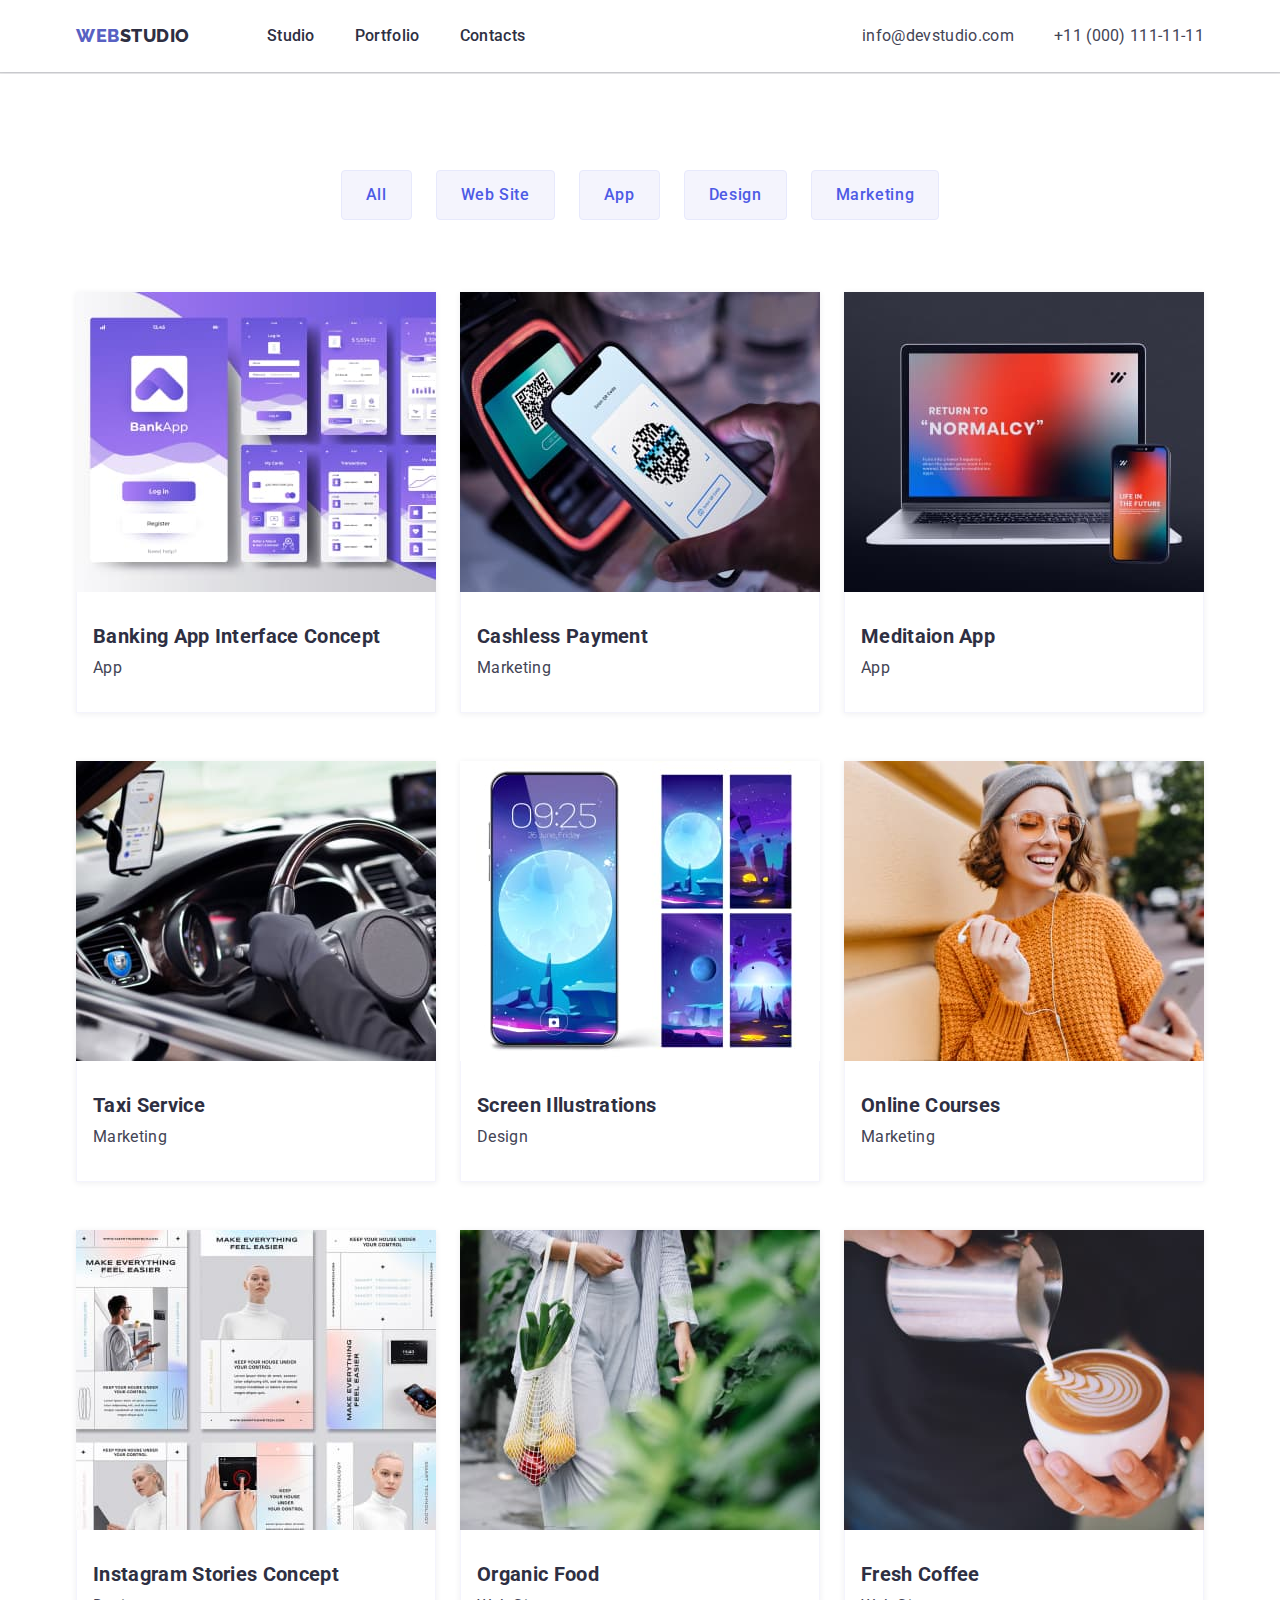
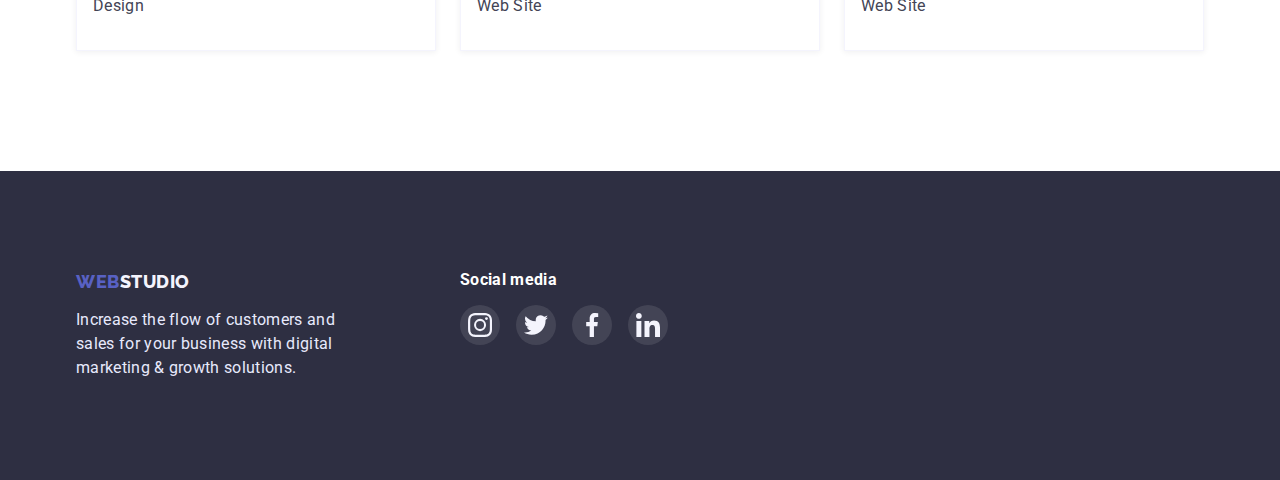
==== portfolio.html @ f9df2351 "Create repository for HW6" ====
<!DOCTYPE html>
<html lang="en">
  <head>
    <meta charset="UTF-8" />
    <meta http-equiv="X-UA-Compatible" content="IE=edge" />
    <meta name="viewport" content="width=device-width, initial-scale=1.0" />
    <title>Portfolio</title>
    <link rel="stylesheet" href="./css/modern-normalize.css" />
    <link rel="preconnect" href="https://fonts.googleapis.com" />
    <link rel="preconnect" href="https://fonts.gstatic.com" crossorigin />
    <link
      href="https://fonts.googleapis.com/css2?family=Raleway:wght@800&family=Roboto:wght@400;500;700;900&display=swap"
      rel="stylesheet"
    />
    <link rel="stylesheet" href="./css/styles.css" />
  </head>
  <body>
    <!--header-->
    <header class="header">
      <div class="header-div container">
        <!--logo of header-->
        <div class="header-logo">
          <a class="logo-part1" href="./index.html">
            WEB<!--
            --><span class="logo-part2">STUDIO</span>
          </a>
        </div>
        <!--Main navigation-->
        <nav class="nav">
          <div class="container-nav">
            <ul class="navigation-list">
              <li class="navigation-item">
                <a class="navigation-link underlining" href="./index.html"
                  >Studio</a
                >
              </li>
              <li class="navigation-item">
                <a class="navigation-link underlining" href="./portfolio.html"
                  >Portfolio</a
                >
              </li>
              <li class="navigation-item">
                <a class="navigation-link underlining" href="./proba.html"
                  >Contacts</a
                >
              </li>
            </ul>
          </div>
        </nav>
        <!--address of header-->
        <div class="container-address">
          <ul class="address-list">
            <li class="address-item">
              <a class="address-header" href="mailto:info@devstudio.com">
                info@devstudio.com
              </a>
            </li>
            <li class="address-item">
              <a class="address-header" href="tel:+110001111111">
                +11 (000) 111-11-11
              </a>
            </li>
          </ul>
        </div>
      </div>
    </header>
    <!--main-->
    <main class="portfolio-main">
      <!-- Page of portfolio -->
      <section class="portfolio">
        <div class="portfolio-div container">
          <h1 class="visually-hidden">Page of Portfolio</h1>
          <!-- filter -->
          <ul class="filter-list">
            <li class="filter-item">
              <button class="filter-button" type="button">All</button>
            </li>
            <li class="filter-item">
              <button class="filter-button" type="button">Web Site</button>
            </li>
            <li class="filter-item">
              <button class="filter-button" type="button">App</button>
            </li>
            <li class="filter-item">
              <button class="filter-button" type="button">Design</button>
            </li>
            <li class="filter-item">
              <button class="filter-button" type="button">Marketing</button>
            </li>
          </ul>

          <!-- project cards -->
          <ul class="project-cards">
            <li class="project-cards-item">
              <a class="project-card-link" href="">
                <div class="project-cards-overlay">
                  <img
                    src="./images/project1.jpg"
                    alt="BankApp interface pages design"
                    width="360"
                    height="300"
                  />
                  <p class="overlay">
                    14 Stylish and User-Friendly App Design Concepts · Task
                    Manager App · Calorie Tracker App · Exotic Fruit Ecommerce
                    App · Cloud Storage App
                  </p>
                </div>
                <div class="project-card-block">
                  <h3 class="list-header">Banking App Interface Concept</h3>
                  <p class="paragraph-text">App</p>
                </div>
              </a>
            </li>
            <li class="project-cards-item">
              <a class="project-card-link" href="">
                <div class="project-cards-overlay">
                  <img
                    src="./images/project2.jpg"
                    alt="BankApp interface pages design"
                    width="360"
                    height="300"
                  />
                  <p class="overlay">
                    14 Stylish and User-Friendly App Design Concepts · Task
                    Manager App · Calorie Tracker App · Exotic Fruit Ecommerce
                    App · Cloud Storage App
                  </p>
                </div>
                <div class="project-card-block">
                  <h3 class="list-header">Cashless Payment</h3>
                  <p class="paragraph-text">Marketing</p>
                </div>
              </a>
            </li>
            <li class="project-cards-item">
              <a class="project-card-link" href="">
                <div class="project-cards-overlay">
                  <img
                    src="./images/project3.jpg"
                    alt="BankApp interface pages design"
                    width="360"
                    height="300"
                  />
                  <p class="overlay">
                    14 Stylish and User-Friendly App Design Concepts · Task
                    Manager App · Calorie Tracker App · Exotic Fruit Ecommerce
                    App · Cloud Storage App
                  </p>
                </div>
                <div class="project-card-block">
                  <h3 class="list-header">Meditaion App</h3>
                  <p class="paragraph-text">App</p>
                </div>
              </a>
            </li>
            <li class="project-cards-item">
              <a class="project-card-link" href="">
                <div class="project-cards-overlay">
                  <img
                    src="./images/project4.jpg"
                    alt="BankApp interface pages design"
                    width="360"
                    height="300"
                  />
                  <p class="overlay">
                    14 Stylish and User-Friendly App Design Concepts · Task
                    Manager App · Calorie Tracker App · Exotic Fruit Ecommerce
                    App · Cloud Storage App
                  </p>
                </div>
                <div class="project-card-block">
                  <h3 class="list-header">Taxi Service</h3>
                  <p class="paragraph-text">Marketing</p>
                </div>
              </a>
            </li>
            <li class="project-cards-item">
              <a class="project-card-link" href="">
                <div class="project-cards-overlay">
                  <img
                    src="./images/project5.jpg"
                    alt="BankApp interface pages design"
                    width="360"
                    height="300"
                  />
                  <p class="overlay">
                    14 Stylish and User-Friendly App Design Concepts · Task
                    Manager App · Calorie Tracker App · Exotic Fruit Ecommerce
                    App · Cloud Storage App
                  </p>
                </div>
                <div class="project-card-block">
                  <h3 class="list-header">Screen Illustrations</h3>
                  <p class="paragraph-text">Design</p>
                </div>
              </a>
            </li>
            <li class="project-cards-item">
              <a class="project-card-link" href="">
                <div class="project-cards-overlay">
                  <img
                    src="./images/project6.jpg"
                    alt="BankApp interface pages design"
                    width="360"
                    height="300"
                  />
                  <p class="overlay">
                    14 Stylish and User-Friendly App Design Concepts · Task
                    Manager App · Calorie Tracker App · Exotic Fruit Ecommerce
                    App · Cloud Storage App
                  </p>
                </div>
                <div class="project-card-block">
                  <h3 class="list-header">Online Courses</h3>
                  <p class="paragraph-text">Marketing</p>
                </div>
              </a>
            </li>
            <li class="project-cards-item">
              <a class="project-card-link" href="">
                <div class="project-cards-overlay">
                  <img
                    src="./images/project7.jpg"
                    alt="BankApp interface pages design"
                    width="360"
                    height="300"
                  />
                  <p class="overlay">
                    14 Stylish and User-Friendly App Design Concepts · Task
                    Manager App · Calorie Tracker App · Exotic Fruit Ecommerce
                    App · Cloud Storage App
                  </p>
                </div>
                <div class="project-card-block">
                  <h3 class="list-header">Instagram Stories Concept</h3>
                  <p class="paragraph-text">Design</p>
                </div>
              </a>
            </li>
            <li class="project-cards-item">
              <a class="project-card-link" href="">
                <div class="project-cards-overlay">
                  <img
                    src="./images/project8.jpg"
                    alt="BankApp interface pages design"
                    width="360"
                    height="300"
                  />
                  <p class="overlay">
                    14 Stylish and User-Friendly App Design Concepts · Task
                    Manager App · Calorie Tracker App · Exotic Fruit Ecommerce
                    App · Cloud Storage App
                  </p>
                </div>
                <div class="project-card-block">
                  <h3 class="list-header">Organic Food</h3>
                  <p class="paragraph-text">Web Site</p>
                </div>
              </a>
            </li>
            <li class="project-cards-item">
              <a class="project-card-link" href="">
                <div class="project-cards-overlay">
                  <img
                    src="./images/project9.jpg"
                    alt="BankApp interface pages design"
                    width="360"
                    height="300"
                  />
                  <p class="overlay">
                    14 Stylish and User-Friendly App Design Concepts · Task
                    Manager App · Calorie Tracker App · Exotic Fruit Ecommerce
                    App · Cloud Storage App
                  </p>
                </div>
                <div class="project-card-block">
                  <h3 class="list-header">Fresh Coffee</h3>
                  <p class="paragraph-text">Web Site</p>
                </div>
              </a>
            </li>
          </ul>
        </div>
      </section>
    </main>
    <!-- footer -->
    <footer class="footer">
      <div class="container">
        <ul class="footer-list">
          <li>
            <a class="logo-part1" href="./index.html">
              WEB<!--
              --><span class="logo-part2">STUDIO</span>
            </a>
            <p class="text-explanation">
              Increase the flow of customers and sales for your business with
              digital marketing & growth solutions.
            </p>
          </li>
          <li class="social-media-item">
            <h4 class="social-media-header">Social media</h4>
            <ul class="card-list">
              <li class="card-item">
                <a href="" class="card-item-link">
                  <svg class="card-svg">
                    <use href="./images/icons.svg#instagram"></use>
                  </svg>
                </a>
              </li>
              <li class="card-item">
                <a href="" class="card-item-link">
                  <svg class="card-svg">
                    <use href="./images/icons.svg#twitter"></use>
                  </svg>
                </a>
              </li>
              <li class="card-item">
                <a href="" class="card-item-link">
                  <svg class="card-svg">
                    <use href="./images/icons.svg#facebook"></use>
                  </svg>
                </a>
              </li>
              <li class="card-item">
                <a href="" class="card-item-link">
                  <svg class="card-svg">
                    <use href="./images/icons.svg#linkedin"></use>
                  </svg>
                </a>
              </li>
            </ul>
          </li>
        </ul>
      </div>
    </footer>
  </body>
</html>
---- css/styles.css ----
:root {
  --primary-color: #ffffff;
  --primary-text-color: #2e2f42;
  --second-text-color: #434455;
  --hover-effect-color: #5861c3;
  --backgrounds-color: #f4f4fd;
  --botton-background-color: #404bbf;
  --botton-hover-color: #4d5ae5;
  --footer-p-color: #e7e9fc;
  --second-font-weight: 500;
  --header-font-weight: 700;
  --primary-width: 1440px;
  --primary-gap: 8px;
  --primary-margin-bottom: 32px;
  --left-margin: 24px;
  --top-margin: 48px;
  --size-16px: 16px;
  --transition-dur-and-timing-fun: 250ms cubic-bezier(0.4, 0, 0.2, 1);
}

/* common style values */
* {
  margin: 0;
  padding: 0;
  list-style: none;
  text-decoration-line: none;
}

*,
::before,
::after {
  box-sizing: border-box;
}

body {
  margin-left: auto;
  margin-right: auto;

  font-family: "Roboto", "sans-serif";
  font-size: var(--size-16px);
  letter-spacing: 0.02em;
  color: var(--primary-text-color);
  background-color: var(--primary-color);
}

.container {
  margin-left: auto;
  margin-right: auto;
  padding-left: 15px;
  padding-right: 15px;
  width: 1158px;
}

.section {
  padding-top: 120px;
  padding-bottom: 120px;
}

h2 {
  text-align: center;
}

img {
  display: block;
  width: 100%;
}

/* header */
.header {
  margin: 0;
  padding: 0;
  box-shadow: 0px 2px 1px rgba(46, 47, 66, 0.08),
    0px 1px 1px rgba(46, 47, 66, 0.16),
    0px 1px 6px rgba(46, 47, 66, 0.08);
  background-color: var(--primary-color);
}

.header .container {
  display: flex;
}

.header-logo {
  margin-right: 77px;
}

.header .logo-part1 {
  line-height: 1.33;
}

.logo-part1,
.logo-part2 {
  font-family: "Raleway";
  font-weight: 800;
  font-size: 18px;
  letter-spacing: 0.03em;
  text-decoration-line: none;
}

.header .logo-part1,
.navigation-link,
.address-header {
  display: block;
  padding: 0;
  margin: 0;
  padding-top: var(--left-margin);
  padding-bottom: var(--left-margin);
}

.logo-part1 {
  color: var(--hover-effect-color);
  transition: color var(--transition-dur-and-timing-fun);
}

.logo-part2 {
  color: var(--primary-text-color);
}

.logo-part1:hover,
.logo-part1:hover,
.address-header:hover,
.logo-part1:focus,
.logo-part1:focus,
.address-header:focus {
  color: var(--hover-effect-color);
}

.navigation-list {
  display: flex;
}

.navigation-item+.navigation-item {
  margin-left: 40px;
}

.navigation-link {
  position: relative;
  font-weight: var(--second-font-weight);
  color: var(--primary-text-color);
  text-decoration-line: none;
  line-height: 1.5;

  transition: color var(--transition-dur-and-timing-fun);
}

.navigation-link:hover,
.navigation-link:focus {
  color: var(--second-text-color);
  opacity: 1;
}

.navigation-link:active {
  color: var(--botton-hover-color);
}

.underlining::after {
  content: "";
  display: inline-block;
  position: absolute;
  width: 100%;
  height: 4px;
  padding: 0;
  bottom: 0;
  left: 0;

  border-radius: 2px;
  border: transparent;
  background-color: var(--primary-color);

  transition: background-color var(--transition-dur-and-timing-fun);
}

.underlining:hover:after,
.underlining:focus:after {
  background-color: var(--botton-hover-color);
}

.container-address {
  margin-left: auto;
}

.address-item:not(:last-child) {
  margin-right: 40px;
}

.address-header {
  color: var(--second-text-color);
  line-height: 1.5;

  transition: color var(--transition-dur-and-timing-fun);
}

.address-list {
  display: flex;
  margin-left: auto;
}

/* "Main Page" */
.main {
  background-color: var(--primary-color);
}

/* "hero" */
.hero {
  margin: 0 auto;
  text-align: center;

  padding-top: 192px;
  padding-bottom: 192px;
  margin: 0 auto;
  text-align: center;
  max-width: 1440px;

  background-image: linear-gradient(to right,
      rgba(46, 47, 66, 0.7), rgba(46, 47, 66, 0.7)),
    url("../images/people-office.jpg");
  background-repeat: no-repeat;
  background-position: center;
  background-size: 1440px;
}

.hero .container {
  width: 522px;
}

.footer {
  background-color: var(--primary-text-color);
}

.site-theme {
  width: 492px;
  font-weight: var(--header-font-weight);
  font-size: 56px;
  line-height: 1.07;
  color: var(--primary-color);
}

.filter-button {
  font-family: inherit;
  font-weight: var(--second-font-weight);
  font-size: var(--size-16px);
  line-height: 1.5;
  background-color: var(--backgrounds-color);
  color: var(--botton-hover-color);
  letter-spacing: 0.04em;

  border-radius: 4px;
  border: 0;
  cursor: pointer;
}

.hero .filter-button {
  display: inline;
  text-align: center;

  width: 170px;
  height: 51px;
  margin-top: var(--top-margin);

  line-height: 1.17;
  background-color: var(--hover-effect-color);
  color: var(--primary-color);

  box-shadow: 0 4px 4px rgba(0, 0, 0, 0.15);

  transition: background-color var(--transition-dur-and-timing-fun),
    box-shadow var(--transition-dur-and-timing-fun);
}

.hero .filter-button:hover,
.hero .filter-button:focus {
  background-color: var(--hover-effect-color);
  box-shadow: 0px 1px 6px rgba(46, 47, 66, 0.08),
    0px 1px 1px rgba(46, 47, 66, 0.16),
    0px 2px 1px rgba(46, 47, 66, 0.08);
}

.hero .filter-button:active {
  background-color: var(--botton-background-color);
  box-shadow: 0 4px 4px rgba(0, 0, 0, 0.15);
}

/* section "peculiarities" */
.peculiarities-list,
.service-list,
.team-cards-list,
.filter-list {
  display: flex;
}

.peculiarities,
.service,
.portfolio-main {
  background-color: var(--primary-color);
}

.peculiarities-item::before {
  display: flex;
  content: "";
  height: 112px;
  margin-bottom: 8px;
  background-color: var(--backgrounds-color);
  background-repeat: no-repeat;
  background-position: center;
  border-radius: 4px;
}

.icon-strategy::before {
  background-image: url('data: image/svg+xml;charset=UTF-8,<svg xmlns="http://www.w3.org/2000/svg" width="64" height="64"><path fill="%232E2F42" d="M61.546 44.195 44.66 27.185l1.874-9.23c.484.188.998.287 1.517.29h.013a4.318 4.318 0 1 0-4.017-2.87l-9.92 1.21L17.945.32a1.066 1.066 0 0 0-.753-.32c-.28.001-.548.113-.747.31L13.42 3.318a1.067 1.067 0 0 0 0 1.509l1.628 1.65a29.885 29.885 0 0 0 5.04 35.327c.084.081.183.147.291.195a6.192 6.192 0 0 0-.104 1.094v12.374h-12.8A5.34 5.34 0 0 0 2.14 60.8v2.133c0 .59.478 1.067 1.067 1.067h49.067c.589 0 1.067-.478 1.067-1.067V60.8a5.34 5.34 0 0 0-5.334-5.333h-12.8v-5.484c2.005.42 4.048.635 6.097.64a29.699 29.699 0 0 0 14.08-3.567l1.637 1.646c.198.202.469.318.753.32.28-.002.548-.113.746-.31l3.025-3.009a1.067 1.067 0 0 0 0-1.508ZM46.56 12.466a2.133 2.133 0 1 1 1.503 3.646h-.006a2.133 2.133 0 0 1-1.493-3.646h-.004Zm-2.511 7.01-1.197 5.89-2.351-2.364 3.548-3.527Zm-1.212-1.804-3.84 3.817-2.97-2.987 6.81-.83ZM48.008 57.6a3.2 3.2 0 0 1 3.2 3.2v1.067H4.275V60.8a3.2 3.2 0 0 1 3.2-3.2h40.533Zm-14.933-4.267v2.134H22.408v-2.134h10.667ZM22.408 51.2v-8.107c0-2.587 2.393-4.693 5.333-4.693 2.941 0 5.334 2.106 5.334 4.693V51.2H22.408Zm12.8-3.392v-4.715c0-3.764-3.35-6.826-7.466-6.826a7.6 7.6 0 0 0-6.563 3.572 27.739 27.739 0 0 1-4.557-31.774l37.204 37.417a27.642 27.642 0 0 1-18.618 2.326Zm22.578-1.367-1.503-1.512L17.181 5.591 15.672 4.08l1.51-1.504 15.87 15.96c.007 0 .011.013.019.019L59.3 44.937l-1.514 1.504Z" /><path fill="%234D5AE5" d="M27.751 40.533h-.01a3.2 3.2 0 0 0-.01 6.4h.01a3.2 3.2 0 0 0 .01-6.4Zm.747 3.957a1.067 1.067 0 0 1-1.818-.762 1.068 1.068 0 0 1 1.061-1.061 1.067 1.067 0 0 1 .747 1.823h.01Z" /></svg>');
  justify-content: center;
  align-items: center;

}

.icon-punctuality::before {
  background-image: url('data: image/svg+xml;charset=UTF-8,<svg xmlns="http://www.w3.org/2000/svg" width="64" height="64" fill="none"><g clip-path="url(%23a)"><path fill="%232E2F42" d="M62.593 30.602C62.59 13.698 48.883-.003 31.977 0 15.073.003 1.372 13.71 1.375 30.616a30.61 30.61 0 0 0 21.299 29.152c.12.038.247.058.373.057.242 0 .478-.065.685-.187.27-.16.472-.414.567-.713l7.73-24.5a3.826 3.826 0 1 0-1.68-7.27L20.137 16.942a1.275 1.275 0 0 0-1.803 1.804l10.207 10.218a3.752 3.752 0 0 0 1.072 4.618l-7.365 23.346C7.692 51.566.239 35.42 5.601 20.864 10.963 6.31 27.11-1.145 41.665 4.217 56.22 9.58 63.673 25.726 58.312 40.281a28.087 28.087 0 0 1-14.925 15.947l-.796-3.749a1.275 1.275 0 0 0-2.096-.687l-7.674 6.851a1.275 1.275 0 0 0 .462 2.169l9.797 3.127a1.275 1.275 0 0 0 1.638-1.48l-.782-3.678a30.51 30.51 0 0 0 18.657-28.178Zm-30.609-1.275a1.276 1.276 0 1 1 0 2.552 1.276 1.276 0 0 1 0-2.552Zm4.201 29.728 4.368-3.896 1.206 5.68-5.574-1.784Z" /><path fill="%234D5AE5" d="M30.709 6.37v2.55a1.275 1.275 0 1 0 2.55 0V6.37a1.276 1.276 0 0 0-2.55 0ZM7.752 29.327a1.275 1.275 0 0 0 0 2.55h2.55a1.275 1.275 0 1 0 0-2.55h-2.55ZM56.216 31.878a1.275 1.275 0 1 0 0-2.55h-2.55a1.276 1.276 0 0 0 0 2.55h2.55Z" /></g><defs><clipPath id="a"><path fill="%23fff" d="M0 0h64v64H0z" /></clipPath></defs></svg>');
  justify-content: center;
  align-items: center;
}

.icon-diligence::before {
  background-image: url('data: image/svg+xml;charset=UTF-8,<svg xmlns="http://www.w3.org/2000/svg" width="64" height="64" fill="none"><g clip-path="url(%23a)"><path fill="%234D5AE5" d="M29.851 29.93h2.132v9.594h-2.132V29.93ZM38.38 34.194h2.132v5.33H38.38v-5.33ZM21.322 37.392h2.132v2.132h-2.132v-2.132ZM14.925 36.326h2.133v3.198h-2.133v-3.198Z" /><path fill="%232E2F42" d="M3.198 56.582h51.173a3.198 3.198 0 0 0 3.199-3.198v-4.265a3.198 3.198 0 0 0-3.199-3.198h-1.066V19.334l6.056-5.736a3.216 3.216 0 1 0-1.493-1.526l-4.563 4.325v-2.46a3.198 3.198 0 0 0-3.198-3.198H7.463a3.198 3.198 0 0 0-3.199 3.199V45.92H3.198A3.198 3.198 0 0 0 0 49.119v4.265a3.198 3.198 0 0 0 3.198 3.198Zm57.57-46.909a1.066 1.066 0 1 1 0 2.133 1.066 1.066 0 0 1 0-2.133ZM6.397 13.938c0-.59.477-1.067 1.066-1.067h42.644c.589 0 1.066.478 1.066 1.067v4.477l-2.132 2.026V16.07c0-.589-.477-1.066-1.066-1.066H9.595c-.589 0-1.066.477-1.066 1.066v26.652c0 .59.477 1.067 1.066 1.067h38.38c.589 0 1.066-.478 1.066-1.067V23.374l2.132-2.02V45.92H6.397V13.938Zm9.595 13.859a3.198 3.198 0 1 0 2.214 5.497l3.706 1.86c.43.215.953.114 1.273-.246l7.877-8.863 7.744 5.803c.416.311.996.278 1.372-.079l6.73-6.375v16.262H10.662v-24.52H46.91v5.32L39.366 29.6l-7.81-5.855a1.067 1.067 0 0 0-1.435.145l-7.986 8.985-2.986-1.493c.022-.128.036-.257.041-.387a3.199 3.199 0 0 0-3.198-3.198Zm1.066 3.198a1.066 1.066 0 1 1-2.133 0 1.066 1.066 0 0 1 2.133 0Zm6.396 17.058h10.661v1.066c0 .589-.477 1.066-1.066 1.066H24.52a1.066 1.066 0 0 1-1.066-1.066v-1.066ZM2.132 49.12c0-.589.478-1.066 1.066-1.066h18.124v1.066a3.198 3.198 0 0 0 3.198 3.199h8.53a3.198 3.198 0 0 0 3.198-3.199v-1.066H54.37c.59 0 1.067.477 1.067 1.066v4.265c0 .588-.478 1.066-1.067 1.066H3.198a1.066 1.066 0 0 1-1.066-1.066v-4.265Z" /></g><defs><clipPath id="a"><path fill="%23fff" d="M0 0h64v64H0z" /></clipPath></defs></svg>');
  justify-content: center;
  align-items: center;
}

.icon-technologies::before {
  background-image: url('data: image/svg+xml;charset=UTF-8,<svg xmlns="http://www.w3.org/2000/svg" width="64" height="64" fill="none"><path fill="%234D5AE5" d="M63.948 9.048a1.068 1.068 0 0 0-.86-.725l-3.822-.556-1.71-3.462c-.358-.73-1.553-.73-1.912 0l-1.71 3.462-3.82.556a1.067 1.067 0 0 0-.592 1.819l2.765 2.695-.653 3.806c-.068.4.096.804.424 1.043.332.241.765.271 1.124.081L56.6 15.97l3.417 1.797a1.068 1.068 0 0 0 1.548-1.124l-.652-3.806 2.766-2.695a1.07 1.07 0 0 0 .27-1.094Zm-4.926 2.654c-.25.244-.366.598-.306.944l.382 2.228-2.001-1.051a1.064 1.064 0 0 0-.994 0l-2.001 1.051.381-2.228a1.068 1.068 0 0 0-.306-.944l-1.62-1.579 2.238-.325c.348-.05.647-.269.803-.584l1-2.026L57.6 9.214c.156.315.456.534.804.584l2.237.325-1.618 1.579ZM52.267 41.044h-2.134v2.134h2.134v-2.134ZM52.267 45.311h-2.134v2.134h2.134V45.31Z" /><path fill="%234D5AE5" d="M54.4 43.178h-2.133v2.133H54.4v-2.133ZM50.134 43.178H48v2.133h2.134v-2.133ZM44.8 52.778h-2.133v2.133H44.8v-2.133ZM44.8 57.045h-2.133v2.133H44.8v-2.133ZM46.934 54.911H44.8v2.134h2.134V54.91Z" /><path fill="%234D5AE5" d="M42.667 54.911h-2.134v2.134h2.134V54.91ZM32 48.511h-2.133v2.134H32V48.51ZM32 52.778h-2.133v2.133H32v-2.133ZM34.133 50.645H32v2.133h2.133v-2.133ZM29.867 50.645h-2.134v2.133h2.134v-2.133ZM11.733 12.244H9.6v2.133h2.133v-2.133ZM11.733 16.51H9.6v2.134h2.133v-2.133ZM13.866 14.377h-2.133v2.134h2.133v-2.134ZM9.6 14.377H7.466v2.134H9.6v-2.134Z" /><path fill="%232E2F42" d="M49.43 28.319a3.548 3.548 0 0 0-2.377-1.41 3.553 3.553 0 0 0-2.68.705l-2.503 1.919h-.001l-3.796 2.835-2.715-1.082c4.842-2.172 8.227-7.016 8.227-12.64C43.585 11 37.34 4.78 29.663 4.78 21.986 4.78 15.74 11 15.74 18.646c0 2.771.828 5.348 2.24 7.517l-5.528-.048h-.01c-.017 0-.03.009-.047.01-.105.004-.209.025-.31.061-.026.01-.052.015-.077.027-.013.005-.025.006-.038.013l-6.466 3.193h-.002l-3.787 1.822a.82.82 0 0 0-.126.07A3.56 3.56 0 0 0 .393 35.9c.44.858 1.19 1.49 2.112 1.779a3.558 3.558 0 0 0 2.757-.257l2.776-1.476 4.528-2.339 2.714-.015-10.884 10.83c0 .002-.002.002-.003.003l-2.677 2.666a3.298 3.298 0 0 0-.98 2.356c0 .89.347 1.727.98 2.357.65.647 1.504.97 2.358.97.856 0 1.709-.323 2.36-.97l2.629-2.617 3.481-2.6 1.802 1.794-3.523 3.508-.003.003-2.678 2.666a3.298 3.298 0 0 0-.98 2.355c0 .89.348 1.727.98 2.358.65.646 1.505.97 2.36.97.854 0 1.71-.324 2.36-.97l2.679-2.667 4.285-4.266c0-.002 0-.003.002-.004l2.019-2-.008-.007c.013-.013.031-.017.044-.031L32.215 38.98l6.942.987a1.052 1.052 0 0 0 .525-.066c.035-.013.066-.03.1-.047.038-.019.078-.03.114-.054l6.427-4.267c.024-.016.036-.041.059-.059.025-.02.057-.028.08-.05l2.544-2.383a3.558 3.558 0 0 0 .423-4.723ZM4.26 35.54c-.346.186-.74.223-1.116.104a1.43 1.43 0 0 1-.425-2.52l2.628-1.264.632 1.849.266.776L4.26 35.54Zm6.995-3.655-3.097 1.6-.51-1.494-.367-1.073 4.053-2-.079 2.967Zm30.199-13.241c0 1.837-.438 3.57-1.198 5.119l-8.363-3.798a3.722 3.722 0 0 0-1.576-2.776l2.928-9.72C38 8.98 41.454 13.416 41.454 18.643Zm-23.578 0c0-6.47 5.289-11.734 11.789-11.734.506 0 1 .043 1.49.105l-2.864 9.507c-.038 0-.075-.011-.114-.011a3.744 3.744 0 0 0-3.745 3.733 3.744 3.744 0 0 0 3.745 3.733c1.389 0 2.589-.766 3.236-1.889l7.725 3.51c-2.15 2.893-5.59 4.78-9.473 4.78-6.5 0-11.789-5.265-11.789-11.734Zm11.913 1.6c0 .882-.724 1.6-1.612 1.6a1.608 1.608 0 0 1-1.612-1.6c0-.882.723-1.6 1.612-1.6.888 0 1.612.718 1.612 1.6ZM4.929 50.292a1.217 1.217 0 0 1-1.708.002 1.187 1.187 0 0 1 0-1.689l1.924-1.917 1.702 1.695-1.917 1.91Zm6.428 7.467a1.216 1.216 0 0 1-1.71.002 1.188 1.188 0 0 1 0-1.689l1.926-1.918.805.801.898.894-1.919 1.91Zm6.964-6.937-.004.002-3.53 3.52-.805-.801-.898-.894 3.527-3.51v-.002s.002 0 .003-.002c.08-.08.13-.176.18-.27.013-.028.04-.052.052-.08.033-.083.038-.171.05-.258.007-.049.028-.095.028-.145 0-.071-.025-.14-.04-.211-.013-.064-.013-.13-.037-.191-.04-.1-.11-.189-.183-.275-.02-.024-.027-.054-.05-.076h-.001l-.002-.004-3.214-3.2c-.034-.034-.078-.048-.116-.077a1.026 1.026 0 0 0-.174-.115.99.99 0 0 0-.187-.065 1.024 1.024 0 0 0-.206-.04 1.035 1.035 0 0 0-.19.01 1.068 1.068 0 0 0-.209.04.987.987 0 0 0-.188.09c-.04.022-.085.03-.122.057l-3.547 2.648-1.801-1.794 4.798-4.773 8.72 8.578-1.854 1.838Zm13.637-14.034c-.03-.004-.06.008-.09.006a1.044 1.044 0 0 0-.23.014.983.983 0 0 0-.37.136c-.06.036-.114.075-.166.123-.026.022-.057.033-.08.058l-9.397 10.292-8.656-8.514 5.666-5.636a1.068 1.068 0 0 0-.759-1.822l-4.437.026.055-3.215 6.208.053a13.897 13.897 0 0 0 9.963 4.202c.875 0 1.728-.09 2.559-.245.08.064.159.129.26.17l4.818 1.92.305 1.516.357 1.77-6.006-.854Zm8.083.357-.627-3.116 2.893-2.16.758 1.005 1.136 1.508-4.16 2.763Zm7.507-5.662-1.676 1.57-1.862-2.473 1.663-1.274c.31-.24.701-.336 1.085-.286.387.054.728.256.96.568.434.584.36 1.398-.17 1.895Z" /><path fill="%232E2F42" d="m27.204 37.088-4.286-4.267a1.066 1.066 0 0 0-1.505 0l-4.285 4.267a1.072 1.072 0 0 0 0 1.513l4.285 4.266a1.066 1.066 0 0 0 1.505 0l4.286-4.266a1.067 1.067 0 0 0 0-1.513Zm-5.038 3.518-2.773-2.762 2.773-2.761 2.775 2.761-2.775 2.762ZM34.328 10.142l-.515 2.071c.142.035 3.475.904 3.475 4.298h2.134c0-4.034-3.331-5.931-5.093-6.37ZM39.422 18.644h-2.133v2.134h2.133v-2.134Z" /></svg>');
  justify-content: center;
  align-items: center;
}

.visually-hidden {
  position: absolute;
  white-space: nowrap;
  width: 1px;
  height: 1px;
  overflow: hidden;
  border: 0;
  padding: 0;
  clip: rect(0 0 0 0);
  clip-path: inset(50%);
  margin: -1px;
}

.header-section {
  text-align: center;
  margin-bottom: 72px;

  font-weight: var(--header-font-weight);
  font-size: 36px;
  line-height: 1.11;
  color: var(--primary-text-color);
}

.list-header {
  font-weight: var(--header-font-weight);
  font-size: 20px;
  line-height: 1.2;
  color: var(--primary-text-color);
}

.paragraph-text {
  margin-top: var(--primary-gap);
  color: var(--second-text-color);
}

.peculiarities-item:not(:last-child),
.service-item:not(:last-child),
.card:not(:last-child),
.filter-item:not(:last-child),
.team-cards .card-item:not(:last-child) {
  margin-right: var(--left-margin);
}

/* section "service" */
.service {
  padding-bottom: 120px;
}

.paragraph-text,
.text-explanation {
  font-size: var(--size-16px);
  line-height: 1.5;
}

/* section "team-cards" */
.team-cards {
  padding-top: 120px;
  text-align: center;
  background-color: var(--backgrounds-color);
}

.team-cards-list .card {
  background-color: var(--primary-color);
}

.card {
  box-shadow: 0px 1px 6px rgba(46, 47, 66, 0.08),
    0px 1px 1px rgba(46, 47, 66, 0.16),
    0px 2px 1px rgba(46, 47, 66, 0.08);
  border-radius: 0px 0px 4px 4px;
}

.card-block {
  padding: 32px 0px 36px 0px;
}

.card-list {
  display: flex;
  justify-content: center;
  margin: 0 auto;
  padding: 0;
}

.card-block .card-list {
  margin-top: 12px;
}

.card-item-link {
  display: flex;
  width: 40px;
  height: 40px;

  border-radius: 50%;
  justify-content: center;
  align-items: center;

  transition: background-color var(--transition-dur-and-timing-fun);
}

.card-block .card-item-link {
  background-color: #4d5ae5;
}

.footer .card-item-link {
  background-color: rgba(255, 255, 255, 0.1);
}

.card-item-link:hover,
.card-item-link:focus,
.card-item-link:active {
  background-color: #31D0AA;
}


.card-svg {
  display: block;
  justify-content: center;
  align-items: center;
  margin: 0 auto;
  padding: 0;
}

.team-cards .card-svg {
  width: 16px;
  height: 16px;
}

.footer .card-svg {
  width: 24px;
  height: 24px;
}

.icon-card {
  margin: 0 auto;
  width: 16px;
  height: 16px;
}

/* "Customers" */
.customers-item:not(:last-child) {
  margin-right: 24px;
}

.customers-item-link {
  display: flex;
  justify-content: center;
  align-items: center;

  width: 168px;
  height: 88px;
  border: 1px solid #8E8F99;
  border-radius: 4px;
  fill: #8E8F99;

  transition: border-color var(--transition-dur-and-timing-fun),
    fill var(--transition-dur-and-timing-fun);
}

.customers .card-item {
  display: block;
  width: 168px;
  height: 88px;
}

.customers .card-svg {
  width: 104px;
  height: 56px;
}

.customers .card-item:not(:last-child) {
  margin-right: var(--left-margin);
}

.customers-item-link:hover,
.customers-item-link:focus,
.customers-item-link:active {
  border-color: var(--botton-hover-color);
  fill: var(--botton-hover-color);
}

/* "footer" */
.footer {
  padding-top: 100px;
  padding-bottom: 100px;
}

.footer .container {
  display: flex;
}

.footer-list {
  display: flex;
}

.footer .logo-part2 {
  color: var(--backgrounds-color);
}

.footer .logo-part1,
.footer .logo-part2 {
  line-height: 1.174;
}

.text-explanation {
  margin-top: var(--size-16px);
  width: 264px;
  color: var(--footer-p-color);
}

.social-media-item {
  margin-left: 120px;
}

.social-media-header {
  color: var(--primary-color);
}

.footer .card-item:not(:last-child) {
  margin-right: var(--size-16px);
}

.footer-list .card-list {
  margin-top: var(--size-16px);
}


/* "Portfolio page"  */
.portfolio {
  padding-top: 96px;
  padding-bottom: 120px;
  margin-top: 2px;
}

.portfolio-div {
  display: flex;
  flex-wrap: wrap;
}

/* "filter-list" */
.filter-list,
.project-cards {
  display: flex;
  flex-wrap: wrap;
  margin-left: auto;
  margin-right: auto;
}

.portfolio-main .filter-button {
  padding: 12px var(--left-margin);

  border: 1px solid var(--footer-p-color);
  border-radius: 4px;

  transition: background-color var(--transition-dur-and-timing-fun),
    color var(--transition-dur-and-timing-fun),
    box-shadow var(--transition-dur-and-timing-fun),
    border-color var(--transition-dur-and-timing-fun);
}

.portfolio-main .filter-button:hover,
.portfolio-main .filter-button:focus {
  background-color: var(--botton-hover-color);
  color: var(--primary-color);
  box-shadow: 0px 3px 1px rgba(0, 0, 0, 0.1),
    0px 2px 1px rgba(0, 0, 0, 0.08),
    0px 2px 2px rgba(0, 0, 0, 0.12);
  border-color: transparent;
}

/* "project-cards" */
.project-cards {
  margin-top: 72px;
}

.project-cards-item {
  flex-basis: calc((100% - 2 * var(--left-margin)) / 3);
}

.project-cards-item:not(:nth-child(3n)) {
  margin-right: var(--left-margin);
}

.project-cards-item:not(:nth-last-child(-n + 3)) {
  margin-bottom: 48px;
}

.project-card-link {
  display: block;
  box-shadow: 0px 1px 6px rgba(46, 47, 66, 0.08);
  transition: box-shadow var(--transition-dur-and-timing-fun);
}

.project-card-link:hover,
.project-card-link:focus,
.project-card-link:active {
  box-shadow: 0px 1px 6px rgba(46, 47, 66, 0.08),
    0px 1px 1px rgba(46, 47, 66, 0.16),
    0px 2px 1px rgba(46, 47, 66, 0.08);
}


.project-cards-overlay {
  position: relative;
  overflow: hidden;
}

.overlay {
  position: absolute;
  top: 0;
  left: 0;
  width: 100%;
  height: 100%;
  overflow: auto;
  transform: translate(0, 100%);
  transition: transform var(--transition-dur-and-timing-fun);

  font-size: var(--size-16px);
  line-height: 1.5;
  color: var(--backgrounds-color);
  padding: 40px 32px;

  background-color: var(--botton-hover-color);
  background-blend-mode: soft-light;
  mix-blend-mode: normal;
}

.project-card-link:hover .overlay,
.project-card-link:focus .overlay {
  transform: translate(0, 0);
}

.project-card-block {
  padding: var(--primary-margin-bottom) var(--size-16px);

  border-right: 0.5px solid var(--backgrounds-color);
  border-left: 0.5px solid var(--backgrounds-color);
  border-bottom: 0.5px solid var(--backgrounds-color);
}

/* modal window */
.backdrop {
  position: fixed;
  top: 0;
  left: 0;
  z-index: 50;
  width: 100%;
  height: 100%;
  background-color: rgba(46, 47, 66, 0.4);

  transition: opacity var(--transition-dur-and-timing-fun),
    visibility var(--transition-dur-and-timing-fun);
}

.backdrop.is-hidden {
  opacity: 0;
  visibility: hidden;
  pointer-events: none;
}

.modal {
  position: absolute;
  top: 50%;
  left: 50%;
  width: 408px;
  height: 576px;
  transform: translate(-50%, -50%);

  background-color: #fcfcfc;
  box-shadow: 0px 1px 1px rgba(0, 0, 0, 0.14), 0px 1px 3px rgba(0, 0, 0, 0.12), 0px 2px 1px rgba(0, 0, 0, 0.2);
  border-radius: 4px;
}

.modal-close-btn {
  position: absolute;
  display: flex;
  align-items: center;
  justify-content: center;
  top: 24px;
  right: 24px;
  width: 24px;
  height: 24px;
  padding: 0;
  margin: 0;

  background-color: #e7e9fc;
  border: 1px solid rgba(0, 0, 0, 0.1);
  border-radius: 50%;
  cursor: pointer;
}
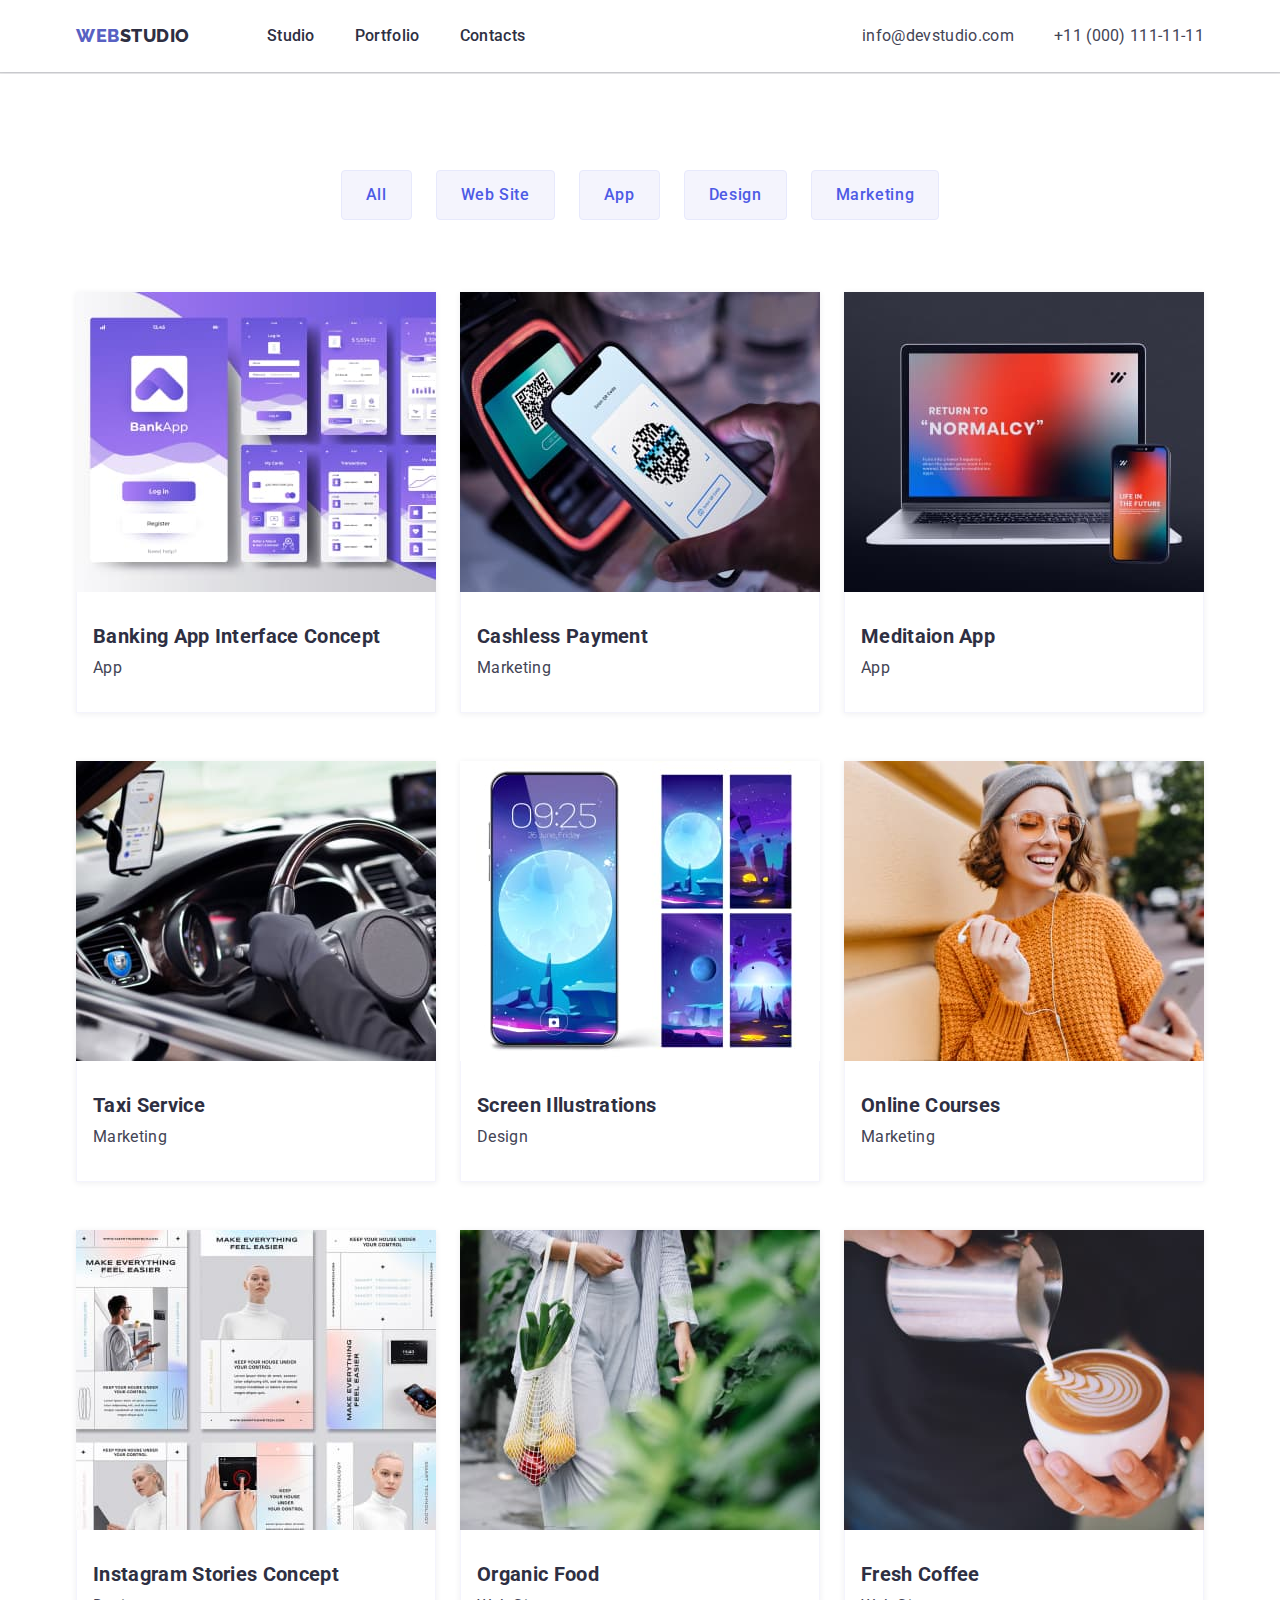
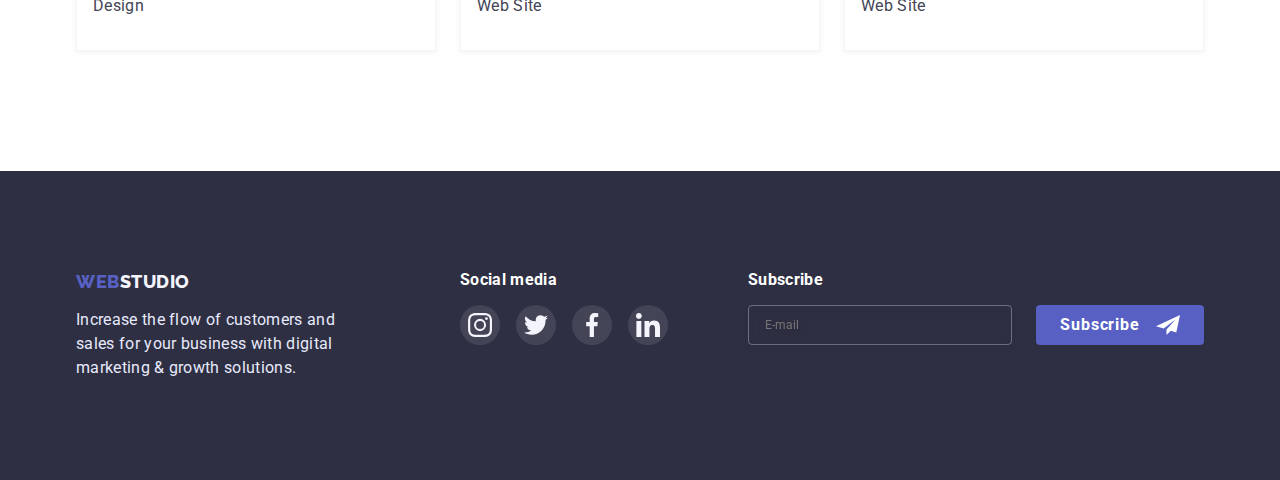
==== commit 8b5f51db: "Update portfolio.html" ====
--- a/portfolio.html
+++ b/portfolio.html
@@ -30,9 +30,11 @@
           <div class="container-nav">
             <ul class="navigation-list">
               <li class="navigation-item">
-                <a class="navigation-link underlining" href="./index.html"
-                  >Studio</a
-                >
+                <div>
+                  <a class="navigation-link underlining" href="./index.html"
+                    >Studio
+                  </a>
+                </div>
               </li>
               <li class="navigation-item">
                 <a class="navigation-link underlining" href="./portfolio.html"
@@ -40,9 +42,7 @@
                 >
               </li>
               <li class="navigation-item">
-                <a class="navigation-link underlining" href="./proba.html"
-                  >Contacts</a
-                >
+                <a class="navigation-link underlining" href="">Contacts</a>
               </li>
             </ul>
           </div>
@@ -73,19 +73,19 @@
           <!-- filter -->
           <ul class="filter-list">
             <li class="filter-item">
-              <button class="filter-button" type="button">All</button>
-            </li>
-            <li class="filter-item">
-              <button class="filter-button" type="button">Web Site</button>
-            </li>
-            <li class="filter-item">
-              <button class="filter-button" type="button">App</button>
-            </li>
-            <li class="filter-item">
-              <button class="filter-button" type="button">Design</button>
-            </li>
-            <li class="filter-item">
-              <button class="filter-button" type="button">Marketing</button>
+              <button class="style-button" type="button">All</button>
+            </li>
+            <li class="filter-item">
+              <button class="style-button" type="button">Web Site</button>
+            </li>
+            <li class="filter-item">
+              <button class="style-button" type="button">App</button>
+            </li>
+            <li class="filter-item">
+              <button class="style-button" type="button">Design</button>
+            </li>
+            <li class="filter-item">
+              <button class="style-button" type="button">Marketing</button>
             </li>
           </ul>
 
@@ -332,6 +332,27 @@
             </ul>
           </li>
         </ul>
+        <!-- Form footer -->
+        <form class="send-form">
+          <label class="subscribe-form-label">
+            <span class="subscribe-form-label-text">Subscribe</span>
+            <span class="subscribe-overlay">
+              <input
+                type="email"
+                name="user_subscribe"
+                class="subscribe-form-input"
+                title="mail@example.com"
+                placeholder="E-mail"
+              />
+              <button type="submit" href="" class="subscribe-btn">
+                Subscribe
+                <svg class="subscribe-form-btn-icon">
+                  <use href="./images/icons.svg#icon-send"></use>
+                </svg>
+              </button>
+            </span>
+          </label>
+        </form>
       </div>
     </footer>
   </body>
--- a/css/styles.css
+++ b/css/styles.css
@@ -18,7 +18,7 @@
   --transition-dur-and-timing-fun: 250ms cubic-bezier(0.4, 0, 0.2, 1);
 }
 
-/* common style values */
+/* -- Common style values -- */
 * {
   margin: 0;
   padding: 0;
@@ -63,270 +63,6 @@
 img {
   display: block;
   width: 100%;
-}
-
-/* header */
-.header {
-  margin: 0;
-  padding: 0;
-  box-shadow: 0px 2px 1px rgba(46, 47, 66, 0.08),
-    0px 1px 1px rgba(46, 47, 66, 0.16),
-    0px 1px 6px rgba(46, 47, 66, 0.08);
-  background-color: var(--primary-color);
-}
-
-.header .container {
-  display: flex;
-}
-
-.header-logo {
-  margin-right: 77px;
-}
-
-.header .logo-part1 {
-  line-height: 1.33;
-}
-
-.logo-part1,
-.logo-part2 {
-  font-family: "Raleway";
-  font-weight: 800;
-  font-size: 18px;
-  letter-spacing: 0.03em;
-  text-decoration-line: none;
-}
-
-.header .logo-part1,
-.navigation-link,
-.address-header {
-  display: block;
-  padding: 0;
-  margin: 0;
-  padding-top: var(--left-margin);
-  padding-bottom: var(--left-margin);
-}
-
-.logo-part1 {
-  color: var(--hover-effect-color);
-  transition: color var(--transition-dur-and-timing-fun);
-}
-
-.logo-part2 {
-  color: var(--primary-text-color);
-}
-
-.logo-part1:hover,
-.logo-part1:hover,
-.address-header:hover,
-.logo-part1:focus,
-.logo-part1:focus,
-.address-header:focus {
-  color: var(--hover-effect-color);
-}
-
-.navigation-list {
-  display: flex;
-}
-
-.navigation-item+.navigation-item {
-  margin-left: 40px;
-}
-
-.navigation-link {
-  position: relative;
-  font-weight: var(--second-font-weight);
-  color: var(--primary-text-color);
-  text-decoration-line: none;
-  line-height: 1.5;
-
-  transition: color var(--transition-dur-and-timing-fun);
-}
-
-.navigation-link:hover,
-.navigation-link:focus {
-  color: var(--second-text-color);
-  opacity: 1;
-}
-
-.navigation-link:active {
-  color: var(--botton-hover-color);
-}
-
-.underlining::after {
-  content: "";
-  display: inline-block;
-  position: absolute;
-  width: 100%;
-  height: 4px;
-  padding: 0;
-  bottom: 0;
-  left: 0;
-
-  border-radius: 2px;
-  border: transparent;
-  background-color: var(--primary-color);
-
-  transition: background-color var(--transition-dur-and-timing-fun);
-}
-
-.underlining:hover:after,
-.underlining:focus:after {
-  background-color: var(--botton-hover-color);
-}
-
-.container-address {
-  margin-left: auto;
-}
-
-.address-item:not(:last-child) {
-  margin-right: 40px;
-}
-
-.address-header {
-  color: var(--second-text-color);
-  line-height: 1.5;
-
-  transition: color var(--transition-dur-and-timing-fun);
-}
-
-.address-list {
-  display: flex;
-  margin-left: auto;
-}
-
-/* "Main Page" */
-.main {
-  background-color: var(--primary-color);
-}
-
-/* "hero" */
-.hero {
-  margin: 0 auto;
-  text-align: center;
-
-  padding-top: 192px;
-  padding-bottom: 192px;
-  margin: 0 auto;
-  text-align: center;
-  max-width: 1440px;
-
-  background-image: linear-gradient(to right,
-      rgba(46, 47, 66, 0.7), rgba(46, 47, 66, 0.7)),
-    url("../images/people-office.jpg");
-  background-repeat: no-repeat;
-  background-position: center;
-  background-size: 1440px;
-}
-
-.hero .container {
-  width: 522px;
-}
-
-.footer {
-  background-color: var(--primary-text-color);
-}
-
-.site-theme {
-  width: 492px;
-  font-weight: var(--header-font-weight);
-  font-size: 56px;
-  line-height: 1.07;
-  color: var(--primary-color);
-}
-
-.filter-button {
-  font-family: inherit;
-  font-weight: var(--second-font-weight);
-  font-size: var(--size-16px);
-  line-height: 1.5;
-  background-color: var(--backgrounds-color);
-  color: var(--botton-hover-color);
-  letter-spacing: 0.04em;
-
-  border-radius: 4px;
-  border: 0;
-  cursor: pointer;
-}
-
-.hero .filter-button {
-  display: inline;
-  text-align: center;
-
-  width: 170px;
-  height: 51px;
-  margin-top: var(--top-margin);
-
-  line-height: 1.17;
-  background-color: var(--hover-effect-color);
-  color: var(--primary-color);
-
-  box-shadow: 0 4px 4px rgba(0, 0, 0, 0.15);
-
-  transition: background-color var(--transition-dur-and-timing-fun),
-    box-shadow var(--transition-dur-and-timing-fun);
-}
-
-.hero .filter-button:hover,
-.hero .filter-button:focus {
-  background-color: var(--hover-effect-color);
-  box-shadow: 0px 1px 6px rgba(46, 47, 66, 0.08),
-    0px 1px 1px rgba(46, 47, 66, 0.16),
-    0px 2px 1px rgba(46, 47, 66, 0.08);
-}
-
-.hero .filter-button:active {
-  background-color: var(--botton-background-color);
-  box-shadow: 0 4px 4px rgba(0, 0, 0, 0.15);
-}
-
-/* section "peculiarities" */
-.peculiarities-list,
-.service-list,
-.team-cards-list,
-.filter-list {
-  display: flex;
-}
-
-.peculiarities,
-.service,
-.portfolio-main {
-  background-color: var(--primary-color);
-}
-
-.peculiarities-item::before {
-  display: flex;
-  content: "";
-  height: 112px;
-  margin-bottom: 8px;
-  background-color: var(--backgrounds-color);
-  background-repeat: no-repeat;
-  background-position: center;
-  border-radius: 4px;
-}
-
-.icon-strategy::before {
-  background-image: url('data: image/svg+xml;charset=UTF-8,<svg xmlns="http://www.w3.org/2000/svg" width="64" height="64"><path fill="%232E2F42" d="M61.546 44.195 44.66 27.185l1.874-9.23c.484.188.998.287 1.517.29h.013a4.318 4.318 0 1 0-4.017-2.87l-9.92 1.21L17.945.32a1.066 1.066 0 0 0-.753-.32c-.28.001-.548.113-.747.31L13.42 3.318a1.067 1.067 0 0 0 0 1.509l1.628 1.65a29.885 29.885 0 0 0 5.04 35.327c.084.081.183.147.291.195a6.192 6.192 0 0 0-.104 1.094v12.374h-12.8A5.34 5.34 0 0 0 2.14 60.8v2.133c0 .59.478 1.067 1.067 1.067h49.067c.589 0 1.067-.478 1.067-1.067V60.8a5.34 5.34 0 0 0-5.334-5.333h-12.8v-5.484c2.005.42 4.048.635 6.097.64a29.699 29.699 0 0 0 14.08-3.567l1.637 1.646c.198.202.469.318.753.32.28-.002.548-.113.746-.31l3.025-3.009a1.067 1.067 0 0 0 0-1.508ZM46.56 12.466a2.133 2.133 0 1 1 1.503 3.646h-.006a2.133 2.133 0 0 1-1.493-3.646h-.004Zm-2.511 7.01-1.197 5.89-2.351-2.364 3.548-3.527Zm-1.212-1.804-3.84 3.817-2.97-2.987 6.81-.83ZM48.008 57.6a3.2 3.2 0 0 1 3.2 3.2v1.067H4.275V60.8a3.2 3.2 0 0 1 3.2-3.2h40.533Zm-14.933-4.267v2.134H22.408v-2.134h10.667ZM22.408 51.2v-8.107c0-2.587 2.393-4.693 5.333-4.693 2.941 0 5.334 2.106 5.334 4.693V51.2H22.408Zm12.8-3.392v-4.715c0-3.764-3.35-6.826-7.466-6.826a7.6 7.6 0 0 0-6.563 3.572 27.739 27.739 0 0 1-4.557-31.774l37.204 37.417a27.642 27.642 0 0 1-18.618 2.326Zm22.578-1.367-1.503-1.512L17.181 5.591 15.672 4.08l1.51-1.504 15.87 15.96c.007 0 .011.013.019.019L59.3 44.937l-1.514 1.504Z" /><path fill="%234D5AE5" d="M27.751 40.533h-.01a3.2 3.2 0 0 0-.01 6.4h.01a3.2 3.2 0 0 0 .01-6.4Zm.747 3.957a1.067 1.067 0 0 1-1.818-.762 1.068 1.068 0 0 1 1.061-1.061 1.067 1.067 0 0 1 .747 1.823h.01Z" /></svg>');
-  justify-content: center;
-  align-items: center;
-
-}
-
-.icon-punctuality::before {
-  background-image: url('data: image/svg+xml;charset=UTF-8,<svg xmlns="http://www.w3.org/2000/svg" width="64" height="64" fill="none"><g clip-path="url(%23a)"><path fill="%232E2F42" d="M62.593 30.602C62.59 13.698 48.883-.003 31.977 0 15.073.003 1.372 13.71 1.375 30.616a30.61 30.61 0 0 0 21.299 29.152c.12.038.247.058.373.057.242 0 .478-.065.685-.187.27-.16.472-.414.567-.713l7.73-24.5a3.826 3.826 0 1 0-1.68-7.27L20.137 16.942a1.275 1.275 0 0 0-1.803 1.804l10.207 10.218a3.752 3.752 0 0 0 1.072 4.618l-7.365 23.346C7.692 51.566.239 35.42 5.601 20.864 10.963 6.31 27.11-1.145 41.665 4.217 56.22 9.58 63.673 25.726 58.312 40.281a28.087 28.087 0 0 1-14.925 15.947l-.796-3.749a1.275 1.275 0 0 0-2.096-.687l-7.674 6.851a1.275 1.275 0 0 0 .462 2.169l9.797 3.127a1.275 1.275 0 0 0 1.638-1.48l-.782-3.678a30.51 30.51 0 0 0 18.657-28.178Zm-30.609-1.275a1.276 1.276 0 1 1 0 2.552 1.276 1.276 0 0 1 0-2.552Zm4.201 29.728 4.368-3.896 1.206 5.68-5.574-1.784Z" /><path fill="%234D5AE5" d="M30.709 6.37v2.55a1.275 1.275 0 1 0 2.55 0V6.37a1.276 1.276 0 0 0-2.55 0ZM7.752 29.327a1.275 1.275 0 0 0 0 2.55h2.55a1.275 1.275 0 1 0 0-2.55h-2.55ZM56.216 31.878a1.275 1.275 0 1 0 0-2.55h-2.55a1.276 1.276 0 0 0 0 2.55h2.55Z" /></g><defs><clipPath id="a"><path fill="%23fff" d="M0 0h64v64H0z" /></clipPath></defs></svg>');
-  justify-content: center;
-  align-items: center;
-}
-
-.icon-diligence::before {
-  background-image: url('data: image/svg+xml;charset=UTF-8,<svg xmlns="http://www.w3.org/2000/svg" width="64" height="64" fill="none"><g clip-path="url(%23a)"><path fill="%234D5AE5" d="M29.851 29.93h2.132v9.594h-2.132V29.93ZM38.38 34.194h2.132v5.33H38.38v-5.33ZM21.322 37.392h2.132v2.132h-2.132v-2.132ZM14.925 36.326h2.133v3.198h-2.133v-3.198Z" /><path fill="%232E2F42" d="M3.198 56.582h51.173a3.198 3.198 0 0 0 3.199-3.198v-4.265a3.198 3.198 0 0 0-3.199-3.198h-1.066V19.334l6.056-5.736a3.216 3.216 0 1 0-1.493-1.526l-4.563 4.325v-2.46a3.198 3.198 0 0 0-3.198-3.198H7.463a3.198 3.198 0 0 0-3.199 3.199V45.92H3.198A3.198 3.198 0 0 0 0 49.119v4.265a3.198 3.198 0 0 0 3.198 3.198Zm57.57-46.909a1.066 1.066 0 1 1 0 2.133 1.066 1.066 0 0 1 0-2.133ZM6.397 13.938c0-.59.477-1.067 1.066-1.067h42.644c.589 0 1.066.478 1.066 1.067v4.477l-2.132 2.026V16.07c0-.589-.477-1.066-1.066-1.066H9.595c-.589 0-1.066.477-1.066 1.066v26.652c0 .59.477 1.067 1.066 1.067h38.38c.589 0 1.066-.478 1.066-1.067V23.374l2.132-2.02V45.92H6.397V13.938Zm9.595 13.859a3.198 3.198 0 1 0 2.214 5.497l3.706 1.86c.43.215.953.114 1.273-.246l7.877-8.863 7.744 5.803c.416.311.996.278 1.372-.079l6.73-6.375v16.262H10.662v-24.52H46.91v5.32L39.366 29.6l-7.81-5.855a1.067 1.067 0 0 0-1.435.145l-7.986 8.985-2.986-1.493c.022-.128.036-.257.041-.387a3.199 3.199 0 0 0-3.198-3.198Zm1.066 3.198a1.066 1.066 0 1 1-2.133 0 1.066 1.066 0 0 1 2.133 0Zm6.396 17.058h10.661v1.066c0 .589-.477 1.066-1.066 1.066H24.52a1.066 1.066 0 0 1-1.066-1.066v-1.066ZM2.132 49.12c0-.589.478-1.066 1.066-1.066h18.124v1.066a3.198 3.198 0 0 0 3.198 3.199h8.53a3.198 3.198 0 0 0 3.198-3.199v-1.066H54.37c.59 0 1.067.477 1.067 1.066v4.265c0 .588-.478 1.066-1.067 1.066H3.198a1.066 1.066 0 0 1-1.066-1.066v-4.265Z" /></g><defs><clipPath id="a"><path fill="%23fff" d="M0 0h64v64H0z" /></clipPath></defs></svg>');
-  justify-content: center;
-  align-items: center;
-}
-
-.icon-technologies::before {
-  background-image: url('data: image/svg+xml;charset=UTF-8,<svg xmlns="http://www.w3.org/2000/svg" width="64" height="64" fill="none"><path fill="%234D5AE5" d="M63.948 9.048a1.068 1.068 0 0 0-.86-.725l-3.822-.556-1.71-3.462c-.358-.73-1.553-.73-1.912 0l-1.71 3.462-3.82.556a1.067 1.067 0 0 0-.592 1.819l2.765 2.695-.653 3.806c-.068.4.096.804.424 1.043.332.241.765.271 1.124.081L56.6 15.97l3.417 1.797a1.068 1.068 0 0 0 1.548-1.124l-.652-3.806 2.766-2.695a1.07 1.07 0 0 0 .27-1.094Zm-4.926 2.654c-.25.244-.366.598-.306.944l.382 2.228-2.001-1.051a1.064 1.064 0 0 0-.994 0l-2.001 1.051.381-2.228a1.068 1.068 0 0 0-.306-.944l-1.62-1.579 2.238-.325c.348-.05.647-.269.803-.584l1-2.026L57.6 9.214c.156.315.456.534.804.584l2.237.325-1.618 1.579ZM52.267 41.044h-2.134v2.134h2.134v-2.134ZM52.267 45.311h-2.134v2.134h2.134V45.31Z" /><path fill="%234D5AE5" d="M54.4 43.178h-2.133v2.133H54.4v-2.133ZM50.134 43.178H48v2.133h2.134v-2.133ZM44.8 52.778h-2.133v2.133H44.8v-2.133ZM44.8 57.045h-2.133v2.133H44.8v-2.133ZM46.934 54.911H44.8v2.134h2.134V54.91Z" /><path fill="%234D5AE5" d="M42.667 54.911h-2.134v2.134h2.134V54.91ZM32 48.511h-2.133v2.134H32V48.51ZM32 52.778h-2.133v2.133H32v-2.133ZM34.133 50.645H32v2.133h2.133v-2.133ZM29.867 50.645h-2.134v2.133h2.134v-2.133ZM11.733 12.244H9.6v2.133h2.133v-2.133ZM11.733 16.51H9.6v2.134h2.133v-2.133ZM13.866 14.377h-2.133v2.134h2.133v-2.134ZM9.6 14.377H7.466v2.134H9.6v-2.134Z" /><path fill="%232E2F42" d="M49.43 28.319a3.548 3.548 0 0 0-2.377-1.41 3.553 3.553 0 0 0-2.68.705l-2.503 1.919h-.001l-3.796 2.835-2.715-1.082c4.842-2.172 8.227-7.016 8.227-12.64C43.585 11 37.34 4.78 29.663 4.78 21.986 4.78 15.74 11 15.74 18.646c0 2.771.828 5.348 2.24 7.517l-5.528-.048h-.01c-.017 0-.03.009-.047.01-.105.004-.209.025-.31.061-.026.01-.052.015-.077.027-.013.005-.025.006-.038.013l-6.466 3.193h-.002l-3.787 1.822a.82.82 0 0 0-.126.07A3.56 3.56 0 0 0 .393 35.9c.44.858 1.19 1.49 2.112 1.779a3.558 3.558 0 0 0 2.757-.257l2.776-1.476 4.528-2.339 2.714-.015-10.884 10.83c0 .002-.002.002-.003.003l-2.677 2.666a3.298 3.298 0 0 0-.98 2.356c0 .89.347 1.727.98 2.357.65.647 1.504.97 2.358.97.856 0 1.709-.323 2.36-.97l2.629-2.617 3.481-2.6 1.802 1.794-3.523 3.508-.003.003-2.678 2.666a3.298 3.298 0 0 0-.98 2.355c0 .89.348 1.727.98 2.358.65.646 1.505.97 2.36.97.854 0 1.71-.324 2.36-.97l2.679-2.667 4.285-4.266c0-.002 0-.003.002-.004l2.019-2-.008-.007c.013-.013.031-.017.044-.031L32.215 38.98l6.942.987a1.052 1.052 0 0 0 .525-.066c.035-.013.066-.03.1-.047.038-.019.078-.03.114-.054l6.427-4.267c.024-.016.036-.041.059-.059.025-.02.057-.028.08-.05l2.544-2.383a3.558 3.558 0 0 0 .423-4.723ZM4.26 35.54c-.346.186-.74.223-1.116.104a1.43 1.43 0 0 1-.425-2.52l2.628-1.264.632 1.849.266.776L4.26 35.54Zm6.995-3.655-3.097 1.6-.51-1.494-.367-1.073 4.053-2-.079 2.967Zm30.199-13.241c0 1.837-.438 3.57-1.198 5.119l-8.363-3.798a3.722 3.722 0 0 0-1.576-2.776l2.928-9.72C38 8.98 41.454 13.416 41.454 18.643Zm-23.578 0c0-6.47 5.289-11.734 11.789-11.734.506 0 1 .043 1.49.105l-2.864 9.507c-.038 0-.075-.011-.114-.011a3.744 3.744 0 0 0-3.745 3.733 3.744 3.744 0 0 0 3.745 3.733c1.389 0 2.589-.766 3.236-1.889l7.725 3.51c-2.15 2.893-5.59 4.78-9.473 4.78-6.5 0-11.789-5.265-11.789-11.734Zm11.913 1.6c0 .882-.724 1.6-1.612 1.6a1.608 1.608 0 0 1-1.612-1.6c0-.882.723-1.6 1.612-1.6.888 0 1.612.718 1.612 1.6ZM4.929 50.292a1.217 1.217 0 0 1-1.708.002 1.187 1.187 0 0 1 0-1.689l1.924-1.917 1.702 1.695-1.917 1.91Zm6.428 7.467a1.216 1.216 0 0 1-1.71.002 1.188 1.188 0 0 1 0-1.689l1.926-1.918.805.801.898.894-1.919 1.91Zm6.964-6.937-.004.002-3.53 3.52-.805-.801-.898-.894 3.527-3.51v-.002s.002 0 .003-.002c.08-.08.13-.176.18-.27.013-.028.04-.052.052-.08.033-.083.038-.171.05-.258.007-.049.028-.095.028-.145 0-.071-.025-.14-.04-.211-.013-.064-.013-.13-.037-.191-.04-.1-.11-.189-.183-.275-.02-.024-.027-.054-.05-.076h-.001l-.002-.004-3.214-3.2c-.034-.034-.078-.048-.116-.077a1.026 1.026 0 0 0-.174-.115.99.99 0 0 0-.187-.065 1.024 1.024 0 0 0-.206-.04 1.035 1.035 0 0 0-.19.01 1.068 1.068 0 0 0-.209.04.987.987 0 0 0-.188.09c-.04.022-.085.03-.122.057l-3.547 2.648-1.801-1.794 4.798-4.773 8.72 8.578-1.854 1.838Zm13.637-14.034c-.03-.004-.06.008-.09.006a1.044 1.044 0 0 0-.23.014.983.983 0 0 0-.37.136c-.06.036-.114.075-.166.123-.026.022-.057.033-.08.058l-9.397 10.292-8.656-8.514 5.666-5.636a1.068 1.068 0 0 0-.759-1.822l-4.437.026.055-3.215 6.208.053a13.897 13.897 0 0 0 9.963 4.202c.875 0 1.728-.09 2.559-.245.08.064.159.129.26.17l4.818 1.92.305 1.516.357 1.77-6.006-.854Zm8.083.357-.627-3.116 2.893-2.16.758 1.005 1.136 1.508-4.16 2.763Zm7.507-5.662-1.676 1.57-1.862-2.473 1.663-1.274c.31-.24.701-.336 1.085-.286.387.054.728.256.96.568.434.584.36 1.398-.17 1.895Z" /><path fill="%232E2F42" d="m27.204 37.088-4.286-4.267a1.066 1.066 0 0 0-1.505 0l-4.285 4.267a1.072 1.072 0 0 0 0 1.513l4.285 4.266a1.066 1.066 0 0 0 1.505 0l4.286-4.266a1.067 1.067 0 0 0 0-1.513Zm-5.038 3.518-2.773-2.762 2.773-2.761 2.775 2.761-2.775 2.762ZM34.328 10.142l-.515 2.071c.142.035 3.475.904 3.475 4.298h2.134c0-4.034-3.331-5.931-5.093-6.37ZM39.422 18.644h-2.133v2.134h2.133v-2.134Z" /></svg>');
-  justify-content: center;
-  align-items: center;
 }
 
 .visually-hidden {
@@ -342,6 +78,275 @@
   margin: -1px;
 }
 
+/* -- Header -- */
+.header {
+  margin: 0;
+  padding: 0;
+  box-shadow: 0px 2px 1px rgba(46, 47, 66, 0.08),
+    0px 1px 1px rgba(46, 47, 66, 0.16),
+    0px 1px 6px rgba(46, 47, 66, 0.08);
+  background-color: var(--primary-color);
+}
+
+.header .container {
+  display: flex;
+}
+
+.header-logo {
+  margin-right: 77px;
+}
+
+.header .logo-part1 {
+  line-height: 1.33;
+}
+
+.logo-part1,
+.logo-part2 {
+  font-family: "Raleway";
+  font-weight: 800;
+  font-size: 18px;
+  letter-spacing: 0.03em;
+  text-decoration-line: none;
+}
+
+.header .logo-part1,
+.navigation-link,
+.address-header {
+  display: block;
+  padding: 0;
+  margin: 0;
+  padding-top: var(--left-margin);
+  padding-bottom: var(--left-margin);
+}
+
+.logo-part1 {
+  color: var(--hover-effect-color);
+  transition: color var(--transition-dur-and-timing-fun);
+}
+
+.logo-part2 {
+  color: var(--primary-text-color);
+}
+
+.logo-part1:hover,
+.logo-part1:hover,
+.address-header:hover,
+.logo-part1:focus,
+.logo-part1:focus,
+.address-header:focus {
+  color: var(--hover-effect-color);
+}
+
+.navigation-list {
+  display: flex;
+}
+
+.navigation-item+.navigation-item {
+  margin-left: 40px;
+}
+
+.navigation-link {
+  position: relative;
+  font-weight: var(--second-font-weight);
+  color: var(--primary-text-color);
+  text-decoration-line: none;
+  line-height: 1.5;
+
+  transition: color var(--transition-dur-and-timing-fun),
+    opacity var(--transition-dur-and-timing-fun);
+}
+
+.navigation-link:hover,
+.navigation-link:focus,
+.navigation-link:active {
+  color: var(--botton-hover-color);
+  opacity: 1;
+}
+
+.underlining::after {
+  content: "";
+  display: inline-block;
+  position: absolute;
+  width: 100%;
+  height: 4px;
+  padding: 0;
+  bottom: 0;
+  left: 0;
+
+  border-radius: 2px;
+  border: transparent;
+  background-color: var(--primary-color);
+
+  transition: background-color var(--transition-dur-and-timing-fun);
+}
+
+.underlining:hover:after,
+.underlining:focus:after {
+  background-color: var(--botton-hover-color);
+}
+
+.container-address {
+  margin-left: auto;
+}
+
+.address-item:not(:last-child) {
+  margin-right: 40px;
+}
+
+.address-header {
+  color: var(--second-text-color);
+  line-height: 1.5;
+
+  transition: color var(--transition-dur-and-timing-fun);
+}
+
+.address-list {
+  display: flex;
+  margin-left: auto;
+}
+
+/* -- "Main Page" -- */
+.main {
+  background-color: var(--primary-color);
+}
+
+/* -- "Hero" -- */
+.hero {
+  margin: 0 auto;
+  text-align: center;
+
+  padding-top: 192px;
+  padding-bottom: 192px;
+  margin: 0 auto;
+  text-align: center;
+  max-width: 1440px;
+
+  background-image: linear-gradient(to right,
+      rgba(46, 47, 66, 0.7), rgba(46, 47, 66, 0.7)),
+    url("../images/people-office.jpg");
+  background-repeat: no-repeat;
+  background-position: center;
+  background-size: 1440px;
+}
+
+.hero .container {
+  width: 522px;
+}
+
+.site-theme {
+  width: 492px;
+  font-weight: var(--header-font-weight);
+  font-size: 56px;
+  line-height: 1.07;
+  color: var(--primary-color);
+}
+
+.style-button {
+  font-family: inherit;
+  font-weight: var(--second-font-weight);
+  font-size: var(--size-16px);
+
+  background-color: var(--backgrounds-color);
+  color: var(--botton-hover-color);
+  letter-spacing: 0.04em;
+
+  border-radius: 4px;
+  border: 0;
+  cursor: pointer;
+
+  transition: background-color var(--transition-dur-and-timing-fun),
+    box-shadow var(--transition-dur-and-timing-fun);
+}
+
+.hero .style-button {
+  display: inline;
+  margin-top: var(--top-margin);
+  line-height: 1.17;
+  box-shadow: 0 4px 4px rgba(0, 0, 0, 0.15);
+}
+
+.hero .style-button,
+.modal .style-button {
+  text-align: center;
+  width: 170px;
+  height: 51px;
+  background-color: var(--hover-effect-color);
+  color: var(--primary-color);
+
+  /* transition: background-color var(--transition-dur-and-timing-fun),
+    box-shadow var(--transition-dur-and-timing-fun); */
+}
+
+.hero .style-button:hover,
+.modal .style-button:hover,
+.subscribe-btn:hover,
+.hero .style-button:focus,
+.modal .style-button:focus,
+.subscribe-btn:focus {
+  background-color: var(--hover-effect-color);
+  box-shadow: 0px 1px 6px rgba(46, 47, 66, 0.08),
+    0px 1px 1px rgba(46, 47, 66, 0.16),
+    0px 2px 1px rgba(46, 47, 66, 0.08);
+}
+
+.hero .style-button:active,
+.modal .style-button:active,
+.subscribe-btn:active {
+  background-color: var(--botton-background-color);
+  box-shadow: 0 4px 4px rgba(0, 0, 0, 0.15);
+  border: 0;
+}
+
+
+/* -- Section "peculiarities" -- */
+.peculiarities-list,
+.service-list,
+.team-cards-list,
+.filter-list {
+  display: flex;
+}
+
+.peculiarities,
+.service,
+.portfolio-main {
+  background-color: var(--primary-color);
+}
+
+.peculiarities-item::before {
+  display: flex;
+  content: "";
+  height: 112px;
+  margin-bottom: 8px;
+  background-color: var(--backgrounds-color);
+  background-repeat: no-repeat;
+  background-position: center;
+  border-radius: 4px;
+}
+
+.icon-strategy::before {
+  background-image: url('data: image/svg+xml;charset=UTF-8,<svg xmlns="http://www.w3.org/2000/svg" width="64" height="64"><path fill="%232E2F42" d="M61.546 44.195 44.66 27.185l1.874-9.23c.484.188.998.287 1.517.29h.013a4.318 4.318 0 1 0-4.017-2.87l-9.92 1.21L17.945.32a1.066 1.066 0 0 0-.753-.32c-.28.001-.548.113-.747.31L13.42 3.318a1.067 1.067 0 0 0 0 1.509l1.628 1.65a29.885 29.885 0 0 0 5.04 35.327c.084.081.183.147.291.195a6.192 6.192 0 0 0-.104 1.094v12.374h-12.8A5.34 5.34 0 0 0 2.14 60.8v2.133c0 .59.478 1.067 1.067 1.067h49.067c.589 0 1.067-.478 1.067-1.067V60.8a5.34 5.34 0 0 0-5.334-5.333h-12.8v-5.484c2.005.42 4.048.635 6.097.64a29.699 29.699 0 0 0 14.08-3.567l1.637 1.646c.198.202.469.318.753.32.28-.002.548-.113.746-.31l3.025-3.009a1.067 1.067 0 0 0 0-1.508ZM46.56 12.466a2.133 2.133 0 1 1 1.503 3.646h-.006a2.133 2.133 0 0 1-1.493-3.646h-.004Zm-2.511 7.01-1.197 5.89-2.351-2.364 3.548-3.527Zm-1.212-1.804-3.84 3.817-2.97-2.987 6.81-.83ZM48.008 57.6a3.2 3.2 0 0 1 3.2 3.2v1.067H4.275V60.8a3.2 3.2 0 0 1 3.2-3.2h40.533Zm-14.933-4.267v2.134H22.408v-2.134h10.667ZM22.408 51.2v-8.107c0-2.587 2.393-4.693 5.333-4.693 2.941 0 5.334 2.106 5.334 4.693V51.2H22.408Zm12.8-3.392v-4.715c0-3.764-3.35-6.826-7.466-6.826a7.6 7.6 0 0 0-6.563 3.572 27.739 27.739 0 0 1-4.557-31.774l37.204 37.417a27.642 27.642 0 0 1-18.618 2.326Zm22.578-1.367-1.503-1.512L17.181 5.591 15.672 4.08l1.51-1.504 15.87 15.96c.007 0 .011.013.019.019L59.3 44.937l-1.514 1.504Z" /><path fill="%234D5AE5" d="M27.751 40.533h-.01a3.2 3.2 0 0 0-.01 6.4h.01a3.2 3.2 0 0 0 .01-6.4Zm.747 3.957a1.067 1.067 0 0 1-1.818-.762 1.068 1.068 0 0 1 1.061-1.061 1.067 1.067 0 0 1 .747 1.823h.01Z" /></svg>');
+  justify-content: center;
+  align-items: center;
+}
+
+.icon-punctuality::before {
+  background-image: url('data: image/svg+xml;charset=UTF-8,<svg xmlns="http://www.w3.org/2000/svg" width="64" height="64" fill="none"><g clip-path="url(%23a)"><path fill="%232E2F42" d="M62.593 30.602C62.59 13.698 48.883-.003 31.977 0 15.073.003 1.372 13.71 1.375 30.616a30.61 30.61 0 0 0 21.299 29.152c.12.038.247.058.373.057.242 0 .478-.065.685-.187.27-.16.472-.414.567-.713l7.73-24.5a3.826 3.826 0 1 0-1.68-7.27L20.137 16.942a1.275 1.275 0 0 0-1.803 1.804l10.207 10.218a3.752 3.752 0 0 0 1.072 4.618l-7.365 23.346C7.692 51.566.239 35.42 5.601 20.864 10.963 6.31 27.11-1.145 41.665 4.217 56.22 9.58 63.673 25.726 58.312 40.281a28.087 28.087 0 0 1-14.925 15.947l-.796-3.749a1.275 1.275 0 0 0-2.096-.687l-7.674 6.851a1.275 1.275 0 0 0 .462 2.169l9.797 3.127a1.275 1.275 0 0 0 1.638-1.48l-.782-3.678a30.51 30.51 0 0 0 18.657-28.178Zm-30.609-1.275a1.276 1.276 0 1 1 0 2.552 1.276 1.276 0 0 1 0-2.552Zm4.201 29.728 4.368-3.896 1.206 5.68-5.574-1.784Z" /><path fill="%234D5AE5" d="M30.709 6.37v2.55a1.275 1.275 0 1 0 2.55 0V6.37a1.276 1.276 0 0 0-2.55 0ZM7.752 29.327a1.275 1.275 0 0 0 0 2.55h2.55a1.275 1.275 0 1 0 0-2.55h-2.55ZM56.216 31.878a1.275 1.275 0 1 0 0-2.55h-2.55a1.276 1.276 0 0 0 0 2.55h2.55Z" /></g><defs><clipPath id="a"><path fill="%23fff" d="M0 0h64v64H0z" /></clipPath></defs></svg>');
+  justify-content: center;
+  align-items: center;
+}
+
+.icon-diligence::before {
+  background-image: url('data: image/svg+xml;charset=UTF-8,<svg xmlns="http://www.w3.org/2000/svg" width="64" height="64" fill="none"><g clip-path="url(%23a)"><path fill="%234D5AE5" d="M29.851 29.93h2.132v9.594h-2.132V29.93ZM38.38 34.194h2.132v5.33H38.38v-5.33ZM21.322 37.392h2.132v2.132h-2.132v-2.132ZM14.925 36.326h2.133v3.198h-2.133v-3.198Z" /><path fill="%232E2F42" d="M3.198 56.582h51.173a3.198 3.198 0 0 0 3.199-3.198v-4.265a3.198 3.198 0 0 0-3.199-3.198h-1.066V19.334l6.056-5.736a3.216 3.216 0 1 0-1.493-1.526l-4.563 4.325v-2.46a3.198 3.198 0 0 0-3.198-3.198H7.463a3.198 3.198 0 0 0-3.199 3.199V45.92H3.198A3.198 3.198 0 0 0 0 49.119v4.265a3.198 3.198 0 0 0 3.198 3.198Zm57.57-46.909a1.066 1.066 0 1 1 0 2.133 1.066 1.066 0 0 1 0-2.133ZM6.397 13.938c0-.59.477-1.067 1.066-1.067h42.644c.589 0 1.066.478 1.066 1.067v4.477l-2.132 2.026V16.07c0-.589-.477-1.066-1.066-1.066H9.595c-.589 0-1.066.477-1.066 1.066v26.652c0 .59.477 1.067 1.066 1.067h38.38c.589 0 1.066-.478 1.066-1.067V23.374l2.132-2.02V45.92H6.397V13.938Zm9.595 13.859a3.198 3.198 0 1 0 2.214 5.497l3.706 1.86c.43.215.953.114 1.273-.246l7.877-8.863 7.744 5.803c.416.311.996.278 1.372-.079l6.73-6.375v16.262H10.662v-24.52H46.91v5.32L39.366 29.6l-7.81-5.855a1.067 1.067 0 0 0-1.435.145l-7.986 8.985-2.986-1.493c.022-.128.036-.257.041-.387a3.199 3.199 0 0 0-3.198-3.198Zm1.066 3.198a1.066 1.066 0 1 1-2.133 0 1.066 1.066 0 0 1 2.133 0Zm6.396 17.058h10.661v1.066c0 .589-.477 1.066-1.066 1.066H24.52a1.066 1.066 0 0 1-1.066-1.066v-1.066ZM2.132 49.12c0-.589.478-1.066 1.066-1.066h18.124v1.066a3.198 3.198 0 0 0 3.198 3.199h8.53a3.198 3.198 0 0 0 3.198-3.199v-1.066H54.37c.59 0 1.067.477 1.067 1.066v4.265c0 .588-.478 1.066-1.067 1.066H3.198a1.066 1.066 0 0 1-1.066-1.066v-4.265Z" /></g><defs><clipPath id="a"><path fill="%23fff" d="M0 0h64v64H0z" /></clipPath></defs></svg>');
+  justify-content: center;
+  align-items: center;
+}
+
+.icon-technologies::before {
+  background-image: url('data: image/svg+xml;charset=UTF-8,<svg xmlns="http://www.w3.org/2000/svg" width="64" height="64" fill="none"><path fill="%234D5AE5" d="M63.948 9.048a1.068 1.068 0 0 0-.86-.725l-3.822-.556-1.71-3.462c-.358-.73-1.553-.73-1.912 0l-1.71 3.462-3.82.556a1.067 1.067 0 0 0-.592 1.819l2.765 2.695-.653 3.806c-.068.4.096.804.424 1.043.332.241.765.271 1.124.081L56.6 15.97l3.417 1.797a1.068 1.068 0 0 0 1.548-1.124l-.652-3.806 2.766-2.695a1.07 1.07 0 0 0 .27-1.094Zm-4.926 2.654c-.25.244-.366.598-.306.944l.382 2.228-2.001-1.051a1.064 1.064 0 0 0-.994 0l-2.001 1.051.381-2.228a1.068 1.068 0 0 0-.306-.944l-1.62-1.579 2.238-.325c.348-.05.647-.269.803-.584l1-2.026L57.6 9.214c.156.315.456.534.804.584l2.237.325-1.618 1.579ZM52.267 41.044h-2.134v2.134h2.134v-2.134ZM52.267 45.311h-2.134v2.134h2.134V45.31Z" /><path fill="%234D5AE5" d="M54.4 43.178h-2.133v2.133H54.4v-2.133ZM50.134 43.178H48v2.133h2.134v-2.133ZM44.8 52.778h-2.133v2.133H44.8v-2.133ZM44.8 57.045h-2.133v2.133H44.8v-2.133ZM46.934 54.911H44.8v2.134h2.134V54.91Z" /><path fill="%234D5AE5" d="M42.667 54.911h-2.134v2.134h2.134V54.91ZM32 48.511h-2.133v2.134H32V48.51ZM32 52.778h-2.133v2.133H32v-2.133ZM34.133 50.645H32v2.133h2.133v-2.133ZM29.867 50.645h-2.134v2.133h2.134v-2.133ZM11.733 12.244H9.6v2.133h2.133v-2.133ZM11.733 16.51H9.6v2.134h2.133v-2.133ZM13.866 14.377h-2.133v2.134h2.133v-2.134ZM9.6 14.377H7.466v2.134H9.6v-2.134Z" /><path fill="%232E2F42" d="M49.43 28.319a3.548 3.548 0 0 0-2.377-1.41 3.553 3.553 0 0 0-2.68.705l-2.503 1.919h-.001l-3.796 2.835-2.715-1.082c4.842-2.172 8.227-7.016 8.227-12.64C43.585 11 37.34 4.78 29.663 4.78 21.986 4.78 15.74 11 15.74 18.646c0 2.771.828 5.348 2.24 7.517l-5.528-.048h-.01c-.017 0-.03.009-.047.01-.105.004-.209.025-.31.061-.026.01-.052.015-.077.027-.013.005-.025.006-.038.013l-6.466 3.193h-.002l-3.787 1.822a.82.82 0 0 0-.126.07A3.56 3.56 0 0 0 .393 35.9c.44.858 1.19 1.49 2.112 1.779a3.558 3.558 0 0 0 2.757-.257l2.776-1.476 4.528-2.339 2.714-.015-10.884 10.83c0 .002-.002.002-.003.003l-2.677 2.666a3.298 3.298 0 0 0-.98 2.356c0 .89.347 1.727.98 2.357.65.647 1.504.97 2.358.97.856 0 1.709-.323 2.36-.97l2.629-2.617 3.481-2.6 1.802 1.794-3.523 3.508-.003.003-2.678 2.666a3.298 3.298 0 0 0-.98 2.355c0 .89.348 1.727.98 2.358.65.646 1.505.97 2.36.97.854 0 1.71-.324 2.36-.97l2.679-2.667 4.285-4.266c0-.002 0-.003.002-.004l2.019-2-.008-.007c.013-.013.031-.017.044-.031L32.215 38.98l6.942.987a1.052 1.052 0 0 0 .525-.066c.035-.013.066-.03.1-.047.038-.019.078-.03.114-.054l6.427-4.267c.024-.016.036-.041.059-.059.025-.02.057-.028.08-.05l2.544-2.383a3.558 3.558 0 0 0 .423-4.723ZM4.26 35.54c-.346.186-.74.223-1.116.104a1.43 1.43 0 0 1-.425-2.52l2.628-1.264.632 1.849.266.776L4.26 35.54Zm6.995-3.655-3.097 1.6-.51-1.494-.367-1.073 4.053-2-.079 2.967Zm30.199-13.241c0 1.837-.438 3.57-1.198 5.119l-8.363-3.798a3.722 3.722 0 0 0-1.576-2.776l2.928-9.72C38 8.98 41.454 13.416 41.454 18.643Zm-23.578 0c0-6.47 5.289-11.734 11.789-11.734.506 0 1 .043 1.49.105l-2.864 9.507c-.038 0-.075-.011-.114-.011a3.744 3.744 0 0 0-3.745 3.733 3.744 3.744 0 0 0 3.745 3.733c1.389 0 2.589-.766 3.236-1.889l7.725 3.51c-2.15 2.893-5.59 4.78-9.473 4.78-6.5 0-11.789-5.265-11.789-11.734Zm11.913 1.6c0 .882-.724 1.6-1.612 1.6a1.608 1.608 0 0 1-1.612-1.6c0-.882.723-1.6 1.612-1.6.888 0 1.612.718 1.612 1.6ZM4.929 50.292a1.217 1.217 0 0 1-1.708.002 1.187 1.187 0 0 1 0-1.689l1.924-1.917 1.702 1.695-1.917 1.91Zm6.428 7.467a1.216 1.216 0 0 1-1.71.002 1.188 1.188 0 0 1 0-1.689l1.926-1.918.805.801.898.894-1.919 1.91Zm6.964-6.937-.004.002-3.53 3.52-.805-.801-.898-.894 3.527-3.51v-.002s.002 0 .003-.002c.08-.08.13-.176.18-.27.013-.028.04-.052.052-.08.033-.083.038-.171.05-.258.007-.049.028-.095.028-.145 0-.071-.025-.14-.04-.211-.013-.064-.013-.13-.037-.191-.04-.1-.11-.189-.183-.275-.02-.024-.027-.054-.05-.076h-.001l-.002-.004-3.214-3.2c-.034-.034-.078-.048-.116-.077a1.026 1.026 0 0 0-.174-.115.99.99 0 0 0-.187-.065 1.024 1.024 0 0 0-.206-.04 1.035 1.035 0 0 0-.19.01 1.068 1.068 0 0 0-.209.04.987.987 0 0 0-.188.09c-.04.022-.085.03-.122.057l-3.547 2.648-1.801-1.794 4.798-4.773 8.72 8.578-1.854 1.838Zm13.637-14.034c-.03-.004-.06.008-.09.006a1.044 1.044 0 0 0-.23.014.983.983 0 0 0-.37.136c-.06.036-.114.075-.166.123-.026.022-.057.033-.08.058l-9.397 10.292-8.656-8.514 5.666-5.636a1.068 1.068 0 0 0-.759-1.822l-4.437.026.055-3.215 6.208.053a13.897 13.897 0 0 0 9.963 4.202c.875 0 1.728-.09 2.559-.245.08.064.159.129.26.17l4.818 1.92.305 1.516.357 1.77-6.006-.854Zm8.083.357-.627-3.116 2.893-2.16.758 1.005 1.136 1.508-4.16 2.763Zm7.507-5.662-1.676 1.57-1.862-2.473 1.663-1.274c.31-.24.701-.336 1.085-.286.387.054.728.256.96.568.434.584.36 1.398-.17 1.895Z" /><path fill="%232E2F42" d="m27.204 37.088-4.286-4.267a1.066 1.066 0 0 0-1.505 0l-4.285 4.267a1.072 1.072 0 0 0 0 1.513l4.285 4.266a1.066 1.066 0 0 0 1.505 0l4.286-4.266a1.067 1.067 0 0 0 0-1.513Zm-5.038 3.518-2.773-2.762 2.773-2.761 2.775 2.761-2.775 2.762ZM34.328 10.142l-.515 2.071c.142.035 3.475.904 3.475 4.298h2.134c0-4.034-3.331-5.931-5.093-6.37ZM39.422 18.644h-2.133v2.134h2.133v-2.134Z" /></svg>');
+  justify-content: center;
+  align-items: center;
+}
+
 .header-section {
   text-align: center;
   margin-bottom: 72px;
@@ -372,7 +377,7 @@
   margin-right: var(--left-margin);
 }
 
-/* section "service" */
+/* -- Section "service" -- */
 .service {
   padding-bottom: 120px;
 }
@@ -509,10 +514,11 @@
   fill: var(--botton-hover-color);
 }
 
-/* "footer" */
+/* -- "Footer" -- */
 .footer {
   padding-top: 100px;
   padding-bottom: 100px;
+  background-color: var(--primary-text-color);
 }
 
 .footer .container {
@@ -540,6 +546,7 @@
 
 .social-media-item {
   margin-left: 120px;
+  width: auto;
 }
 
 .social-media-header {
@@ -554,8 +561,82 @@
   margin-top: var(--size-16px);
 }
 
-
-/* "Portfolio page"  */
+.footer .send-form {
+  margin-left: 80px;
+}
+
+.subscribe-form {
+  margin-left: 80px;
+}
+
+.subscribe-form-label-text {
+  display: flex;
+
+  font-weight: var(--header-font-weight);
+  font-size: var(--size-16px);
+  letter-spacing: 0.02em;
+
+  color: var(--primary-color);
+}
+
+.subscribe-overlay {
+  display: flex;
+  flex-direction: row;
+}
+
+.subscribe-form-input {
+  display: flex;
+  margin-top: 16px;
+  margin-right: 24px;
+  width: 264px;
+  height: 40px;
+  padding: 8px 16px;
+
+  font-size: 12px;
+  line-height: 2;
+  color: var(--primary-color);
+
+  background: transparent;
+  border: 1px solid rgba(255, 255, 255, 0.3);
+  filter: drop-shadow(0px 4px 4px rgba(0, 0, 0, 0.15));
+  border-radius: 4px;
+}
+
+
+.subscribe-btn {
+  display: flex;
+  align-items: center;
+  justify-content: center;
+  align-self: flex-end;
+
+  width: 168px;
+  height: 40px;
+
+  font-family: inherit;
+  font-weight: var(--header-font-weight);
+  font-size: var(--size-16px);
+  line-height: 1.5;
+  letter-spacing: 0.06em;
+
+  background-color: var(--hover-effect-color);
+  color: var(--primary-color);
+
+  border-radius: 4px;
+  border: 0;
+  cursor: pointer;
+
+  transition: background-color var(--transition-dur-and-timing-fun),
+    box-shadow var(--transition-dur-and-timing-fun);
+}
+
+.subscribe-form-btn-icon {
+  margin-left: 16px;
+  width: 24px;
+  height: 20px;
+}
+
+
+/* -- "Portfolio page"  -- */
 .portfolio {
   padding-top: 96px;
   padding-bottom: 120px;
@@ -567,7 +648,7 @@
   flex-wrap: wrap;
 }
 
-/* "filter-list" */
+/* -- "Filter-list" -- */
 .filter-list,
 .project-cards {
   display: flex;
@@ -576,11 +657,10 @@
   margin-right: auto;
 }
 
-.portfolio-main .filter-button {
+.portfolio-main .style-button {
   padding: 12px var(--left-margin);
-
+  line-height: 1.5;
   border: 1px solid var(--footer-p-color);
-  border-radius: 4px;
 
   transition: background-color var(--transition-dur-and-timing-fun),
     color var(--transition-dur-and-timing-fun),
@@ -588,8 +668,8 @@
     border-color var(--transition-dur-and-timing-fun);
 }
 
-.portfolio-main .filter-button:hover,
-.portfolio-main .filter-button:focus {
+.portfolio-main .style-button:hover,
+.portfolio-main .style-button:focus {
   background-color: var(--botton-hover-color);
   color: var(--primary-color);
   box-shadow: 0px 3px 1px rgba(0, 0, 0, 0.1),
@@ -598,7 +678,7 @@
   border-color: transparent;
 }
 
-/* "project-cards" */
+/* -- "Project-cards" -- */
 .project-cards {
   margin-top: 72px;
 }
@@ -668,7 +748,8 @@
   border-bottom: 0.5px solid var(--backgrounds-color);
 }
 
-/* modal window */
+
+/* -- Modal window -- */
 .backdrop {
   position: fixed;
   top: 0;
@@ -693,12 +774,15 @@
   top: 50%;
   left: 50%;
   width: 408px;
-  height: 576px;
+  height: 579px;
   transform: translate(-50%, -50%);
+  padding-bottom: 24px;
 
   background-color: #fcfcfc;
   box-shadow: 0px 1px 1px rgba(0, 0, 0, 0.14), 0px 1px 3px rgba(0, 0, 0, 0.12), 0px 2px 1px rgba(0, 0, 0, 0.2);
   border-radius: 4px;
+
+  padding: 72px 24px 24px 24px;
 }
 
 .modal-close-btn {
@@ -717,4 +801,148 @@
   border: 1px solid rgba(0, 0, 0, 0.1);
   border-radius: 50%;
   cursor: pointer;
+
+  transition: border-radius var(--transition-dur-and-timing-fun),
+    border-shadow var(--transition-dur-and-timing-fun);
+}
+
+.modal-close-btn:focus {
+  box-shadow: 0px 1px 6px rgba(46, 47, 66, 0.08),
+    0px 1px 1px rgba(46, 47, 66, 0.16),
+    0px 2px 1px rgba(46, 47, 66, 0.08);
+  border-radius: 4px;
+}
+
+/* -- Send-form -- */
+.send-form {
+  display: flex;
+  flex-direction: column;
+}
+
+.modal-notification {
+  margin-bottom: 8px;
+  text-align: center;
+
+  font-weight: var(--header-font-weight);
+  font-size: 16px;
+  line-height: 1.5;
+
+  text-align: center;
+  letter-spacing: 0.02em;
+
+  color: #2E2F42;
+}
+
+.send-form-label {
+  margin-top: 8px;
+  font-size: 0;
+}
+
+.send-form-label-text {
+  font-size: 12px;
+  line-height: 1.1666;
+  letter-spacing: 0.01em;
+  color: #8E8F99;
+}
+
+.send-form-label-wrapper {
+  display: block;
+  position: relative;
+}
+
+.send-form-input:focus,
+.send-form-textarea:focus,
+.subscribe-form-input:focus {
+  outline: none;
+  border-color: var(--botton-hover-color);
+}
+
+.send-form-input:focus+.send-form-user-icon {
+  fill: var(--botton-hover-color);
+}
+
+.send-form-input,
+.send-form-textarea {
+  margin-top: 4px;
+  width: 100%;
+  border: 1px solid rgba(33, 33, 33, 0.2);
+  border-radius: 4px;
+  color: #000000;
+}
+
+.send-form-input {
+  width: 360px;
+  height: 40px;
+  padding-left: 34px;
+  transition: border-color var(--transition-dur-and-timing-fun);
+}
+
+.send-form-user-icon {
+  display: block;
+  position: absolute;
+  width: 12px;
+  height: 12px;
+  top: 50%;
+  left: 19px;
+  transform: translate(0, -50%);
+
+  transition: fill var(--transition-dur-and-timing-fun);
+}
+
+.send-form-textarea {
+  display: block;
+  outline: none;
+  resize: none;
+  /* width: 100%; */
+  height: 120px;
+  padding: 8px 16px;
+  font-size: 12px;
+  line-height: 1.1666;
+  letter-spacing: 0.01em;
+
+  transition: border-color var(--transition-dur-and-timing-fun);
+}
+
+/* .user_police::placeholder {
+  text-transform: uppercase;
+} */
+
+.send-form-label-check {
+  display: flex;
+  align-items: center;
+  margin-top: 16px;
+  margin-bottom: 24px;
+  font-size: 12px;
+  line-height: 1.1666;
+}
+
+.send-form-label-check::before {
+  content: '';
+  margin-right: 8px;
+  display: flex;
+  width: 16px;
+  height: 16px;
+  border: 1.25px solid var(--primary-text-color);
+  border-radius: 2px;
+  cursor: pointer;
+  transition: background-color var(--transition-dur-and-timing-fun),
+    border-color var(--transition-dur-and-timing-fun);
+}
+
+.send-form-checkbox:checked+.send-form-label-check::before {
+  background-color: var(--botton-hover-color);
+  border: 1.25px solid var(--botton-hover-color);
+  background-image: url('data: image/svg+xml;charset=UTF-8,<svg xmlns="http://www.w3.org/2000/svg" width="10" height="8" fill="none"><path fill="%23F4F4FD" d="M8.446.255A.917.917 0 0 1 10 .901a.928.928 0 0 1-.242.649L4.864 7.704a.92.92 0 0 1-1.019.229.92.92 0 0 1-.306-.204L.293 4.466a.925.925 0 0 1-.226-1.024.925.925 0 0 1 .87-.578.916.916 0 0 1 .656.294L4.162 5.74 8.422.282a.329.329 0 0 1 .025-.027h-.001Z" /></svg>');
+  background-size: 10px 8px;
+  background-repeat: no-repeat;
+  background-position: center;
+}
+
+.send-form-checkbox:focus+.send-form-label-check::before {
+  border-color: var(--botton-hover-color);
+}
+
+.modal .style-button {
+  align-self: center;
+  line-height: 1.5;
 }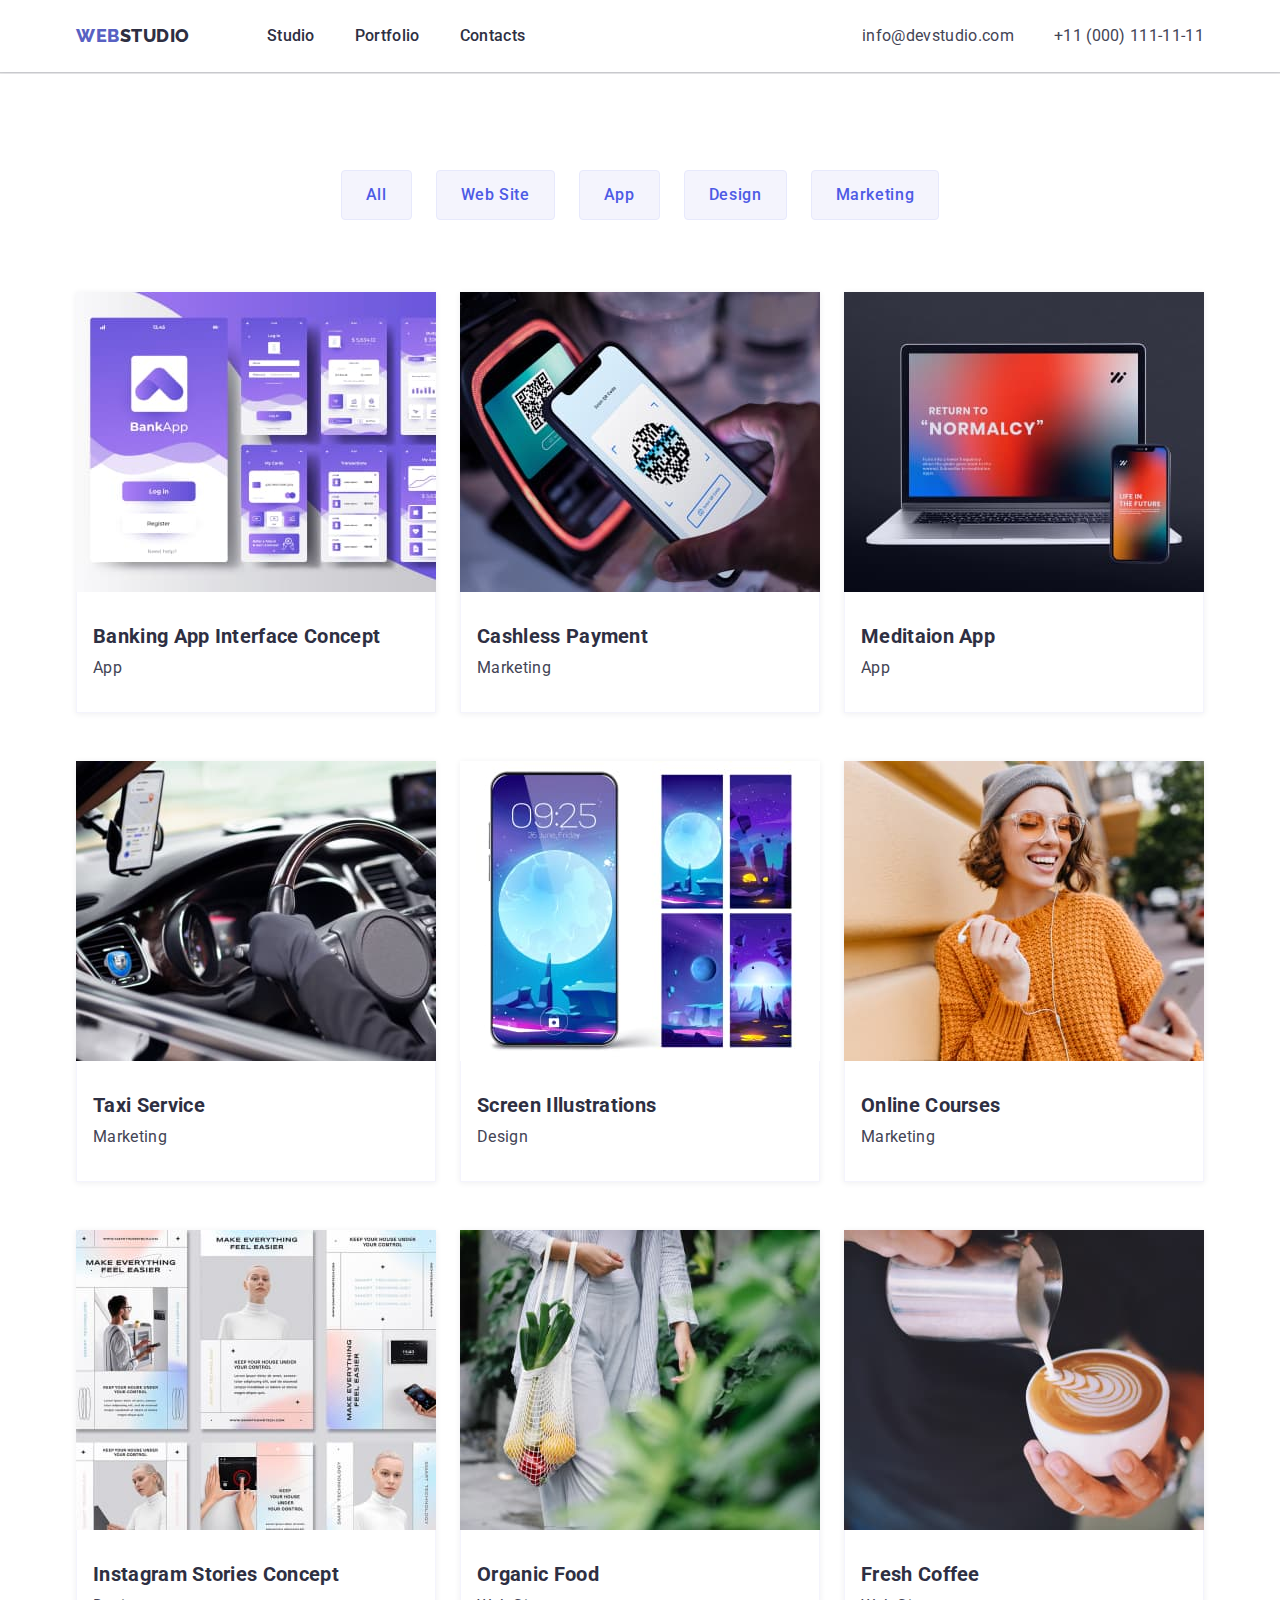
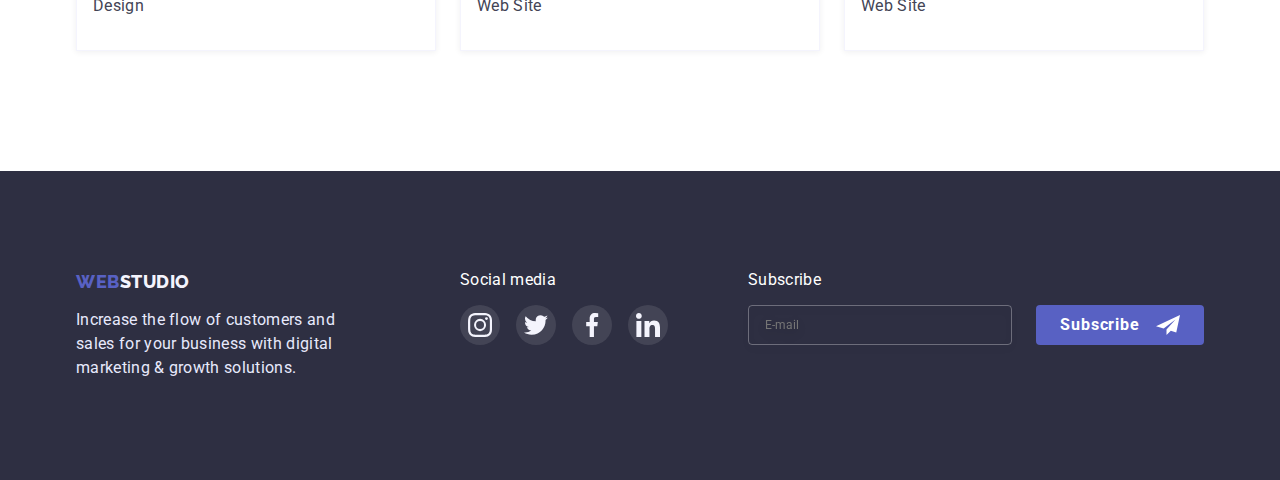
==== commit 26ee94f5: "fixed bugs in DZ 6" ====
--- a/portfolio.html
+++ b/portfolio.html
@@ -287,56 +287,55 @@
     <!-- footer -->
     <footer class="footer">
       <div class="container">
-        <ul class="footer-list">
-          <li>
-            <a class="logo-part1" href="./index.html">
-              WEB<!--
-              --><span class="logo-part2">STUDIO</span>
-            </a>
-            <p class="text-explanation">
-              Increase the flow of customers and sales for your business with
-              digital marketing & growth solutions.
-            </p>
-          </li>
-          <li class="social-media-item">
-            <h4 class="social-media-header">Social media</h4>
-            <ul class="card-list">
-              <li class="card-item">
-                <a href="" class="card-item-link">
-                  <svg class="card-svg">
-                    <use href="./images/icons.svg#instagram"></use>
-                  </svg>
-                </a>
-              </li>
-              <li class="card-item">
-                <a href="" class="card-item-link">
-                  <svg class="card-svg">
-                    <use href="./images/icons.svg#twitter"></use>
-                  </svg>
-                </a>
-              </li>
-              <li class="card-item">
-                <a href="" class="card-item-link">
-                  <svg class="card-svg">
-                    <use href="./images/icons.svg#facebook"></use>
-                  </svg>
-                </a>
-              </li>
-              <li class="card-item">
-                <a href="" class="card-item-link">
-                  <svg class="card-svg">
-                    <use href="./images/icons.svg#linkedin"></use>
-                  </svg>
-                </a>
-              </li>
-            </ul>
-          </li>
-        </ul>
+        <div class="footer-logo">
+          <a class="logo-part1" href="./index.html">
+            WEB<!--
+            --><span class="logo-part2">STUDIO</span>
+          </a>
+          <p class="text-explanation">
+            Increase the flow of customers and sales for your business with
+            digital marketing & growth solutions.
+          </p>
+        </div>
+        <!-- Social-media -->
+        <div class="footer-social-media">
+          <p class="footer-header">Social media</p>
+          <ul class="card-list">
+            <li class="card-item">
+              <a href="" class="card-item-link">
+                <svg class="card-svg">
+                  <use href="./images/icons.svg#instagram"></use>
+                </svg>
+              </a>
+            </li>
+            <li class="card-item">
+              <a href="" class="card-item-link">
+                <svg class="card-svg">
+                  <use href="./images/icons.svg#twitter"></use>
+                </svg>
+              </a>
+            </li>
+            <li class="card-item">
+              <a href="" class="card-item-link">
+                <svg class="card-svg">
+                  <use href="./images/icons.svg#facebook"></use>
+                </svg>
+              </a>
+            </li>
+            <li class="card-item">
+              <a href="" class="card-item-link">
+                <svg class="card-svg">
+                  <use href="./images/icons.svg#linkedin"></use>
+                </svg>
+              </a>
+            </li>
+          </ul>
+        </div>
         <!-- Form footer -->
-        <form class="send-form">
-          <label class="subscribe-form-label">
-            <span class="subscribe-form-label-text">Subscribe</span>
-            <span class="subscribe-overlay">
+        <div class="footer-send-form">
+          <p class="footer-header">Subscribe</p>
+          <form class="send-form">
+            <label>
               <input
                 type="email"
                 name="user_subscribe"
@@ -344,15 +343,15 @@
                 title="mail@example.com"
                 placeholder="E-mail"
               />
-              <button type="submit" href="" class="subscribe-btn">
-                Subscribe
-                <svg class="subscribe-form-btn-icon">
-                  <use href="./images/icons.svg#icon-send"></use>
-                </svg>
-              </button>
-            </span>
-          </label>
-        </form>
+            </label>
+            <button type="submit" class="subscribe-btn">
+              Subscribe
+              <svg class="subscribe-form-btn-icon">
+                <use href="./images/icons.svg#icon-send"></use>
+              </svg>
+            </button>
+          </form>
+        </div>
       </div>
     </footer>
   </body>
--- a/css/styles.css
+++ b/css/styles.css
@@ -525,8 +525,8 @@
   display: flex;
 }
 
-.footer-list {
-  display: flex;
+.footer-logo {
+  margin-right: 120px;
 }
 
 .footer .logo-part2 {
@@ -544,12 +544,8 @@
   color: var(--footer-p-color);
 }
 
-.social-media-item {
-  margin-left: 120px;
-  width: auto;
-}
-
-.social-media-header {
+.footer-header {
+  margin-bottom: var(--size-16px);
   color: var(--primary-color);
 }
 
@@ -561,32 +557,17 @@
   margin-top: var(--size-16px);
 }
 
+.footer-social-media {
+  margin-right: 80px;
+}
+
 .footer .send-form {
-  margin-left: 80px;
-}
-
-.subscribe-form {
-  margin-left: 80px;
-}
-
-.subscribe-form-label-text {
-  display: flex;
-
-  font-weight: var(--header-font-weight);
-  font-size: var(--size-16px);
-  letter-spacing: 0.02em;
-
-  color: var(--primary-color);
-}
-
-.subscribe-overlay {
   display: flex;
   flex-direction: row;
 }
 
 .subscribe-form-input {
   display: flex;
-  margin-top: 16px;
   margin-right: 24px;
   width: 264px;
   height: 40px;
@@ -607,7 +588,6 @@
   display: flex;
   align-items: center;
   justify-content: center;
-  align-self: flex-end;
 
   width: 168px;
   height: 40px;
@@ -820,7 +800,7 @@
 }
 
 .modal-notification {
-  margin-bottom: 8px;
+  margin-bottom: 16px;
   text-align: center;
 
   font-weight: var(--header-font-weight);
@@ -835,6 +815,10 @@
 
 .send-form-label {
   margin-top: 8px;
+}
+
+.send-form-label,
+.send-form-label-name {
   font-size: 0;
 }
 
@@ -848,6 +832,7 @@
 .send-form-label-wrapper {
   display: block;
   position: relative;
+  margin-top: 4px;
 }
 
 .send-form-input:focus,
@@ -863,7 +848,6 @@
 
 .send-form-input,
 .send-form-textarea {
-  margin-top: 4px;
   width: 100%;
   border: 1px solid rgba(33, 33, 33, 0.2);
   border-radius: 4px;
@@ -874,14 +858,14 @@
   width: 360px;
   height: 40px;
   padding-left: 34px;
+  font-size: 12px;
+
   transition: border-color var(--transition-dur-and-timing-fun);
 }
 
 .send-form-user-icon {
-  display: block;
   position: absolute;
-  width: 12px;
-  height: 12px;
+  margin-right: 3px;
   top: 50%;
   left: 19px;
   transform: translate(0, -50%);
@@ -893,7 +877,6 @@
   display: block;
   outline: none;
   resize: none;
-  /* width: 100%; */
   height: 120px;
   padding: 8px 16px;
   font-size: 12px;
@@ -945,4 +928,8 @@
 .modal .style-button {
   align-self: center;
   line-height: 1.5;
+}
+
+.privacy-policy-link {
+  color: var(--botton-hover-color);
 }